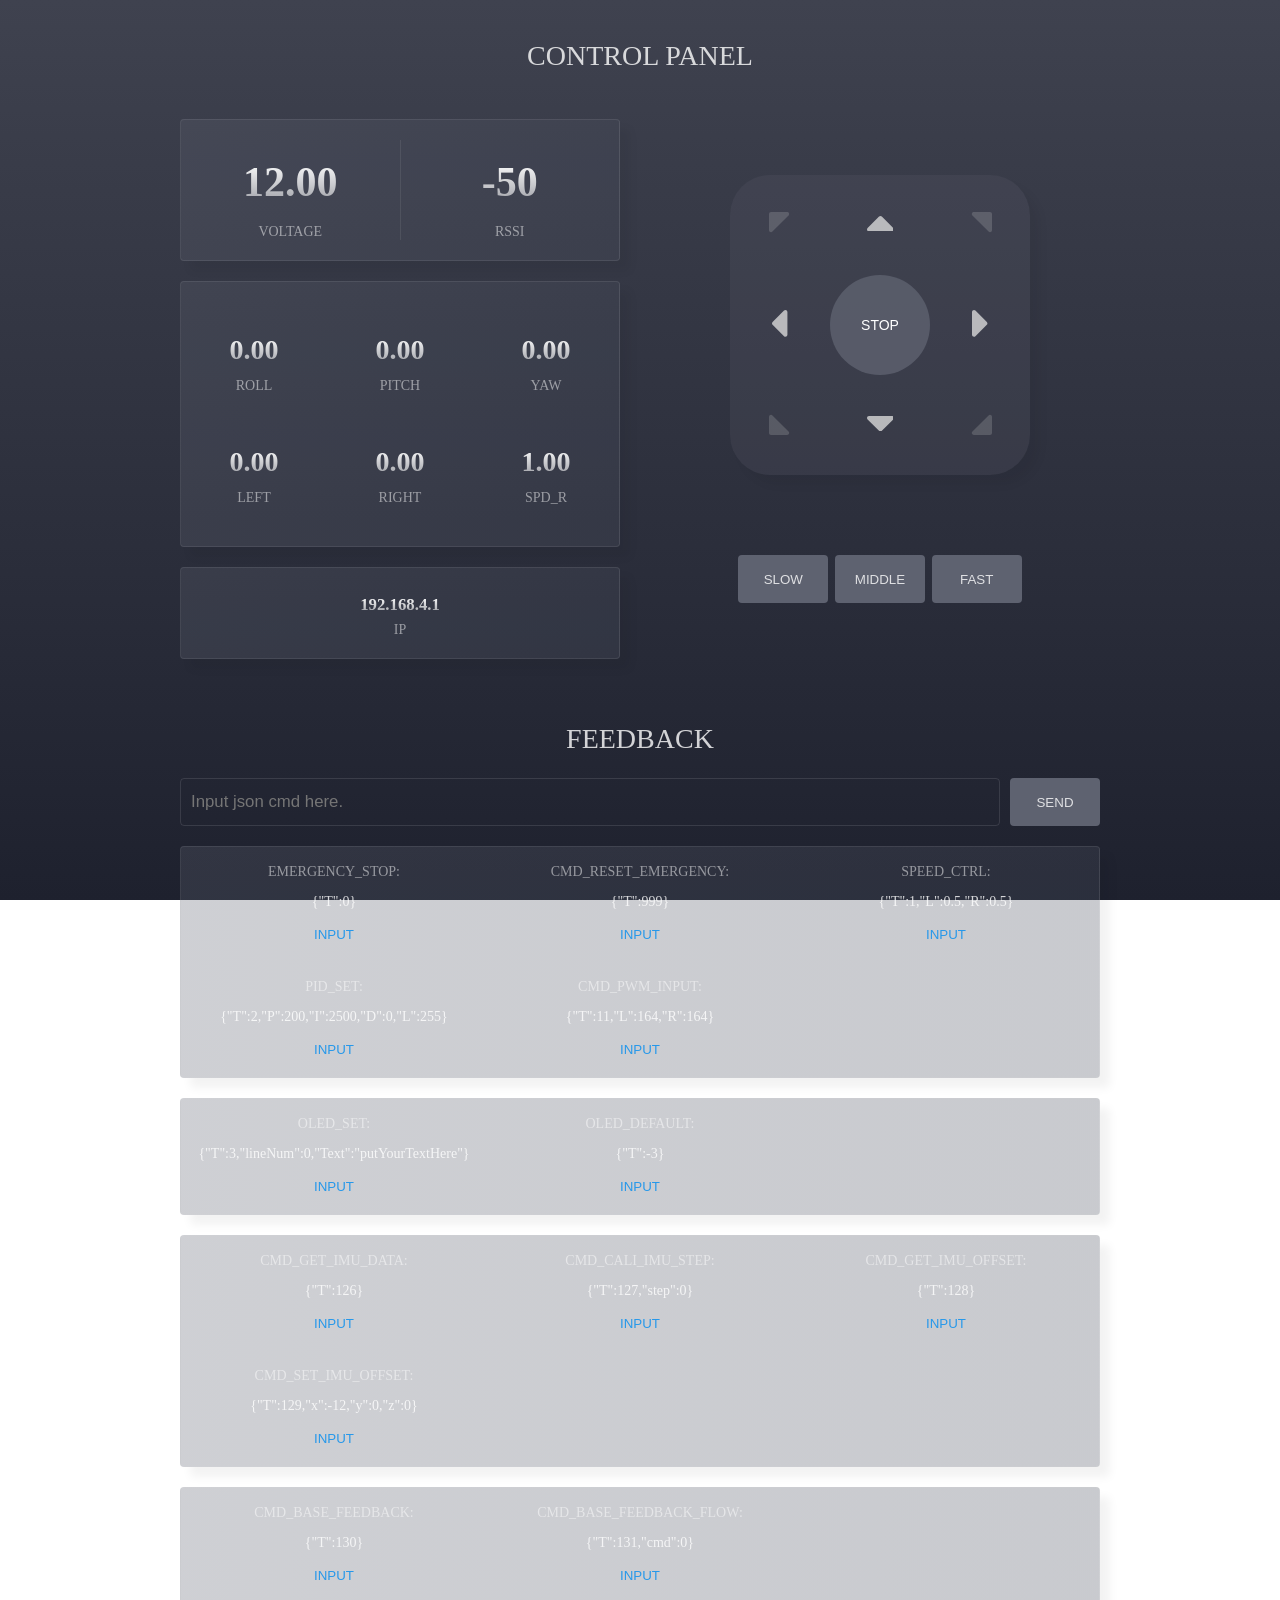
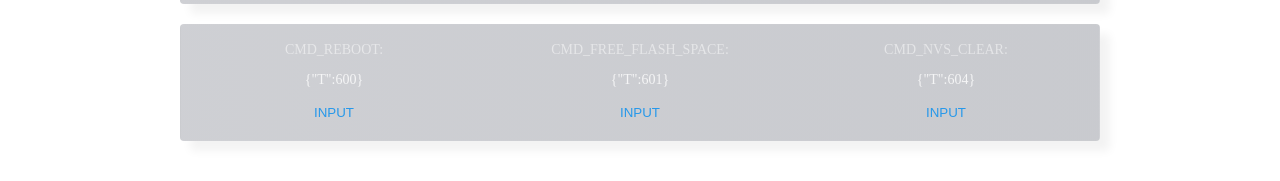
==== data/index.html @ 2ce99feb "moves HTML file to LittleFS" ====
<!DOCTYPE html>
<html>
<head>
    <title>Pathfinder</title>
    <meta name="viewport" content="width=device-width,initial-scale=1.0">
    <style type="text/css">
    html {
        display: inline-block;
        text-align: center;
        font-family: sans-serif;
    }

    body {
        background-image: -webkit-linear-gradient(#3F424F, #1E212E);
        font-family: "Helvetica Neue", "sans-serif";
        font-weight: lighter;
        background-position: center 0;
        background-attachment: fixed;
        color: #FED70F;
        font-size: 14px;
    }

    .cc-btn {
        border: 0;
        cursor: pointer;
        color: #fff;
        background: rgba(164,169,186,0);
        font-size: 1em;
        width: 100px;
        height: 100px;
         -webkit-touch-callout: none;
        -webkit-user-select: none;
        -khtml-user-select: none;
        -moz-user-select: none;
        -ms-user-select: none;
        user-select: none; 
    }

    .cc-middle{
        width: 100px;
        height: 100px;
        border-radius: 50%;
        background-color: rgba(94,98,112,0.8);
    }

    .cc-btn:hover svg, .cc-middle:hover {
        opacity: 0.5;
    }

    .cc-btn:active svg, .cc-middle:hover{
        opacity: 0.5;
    }

    .controlor-c > div{
        width: 300px;
        height: 300px; 
        background-color: rgba(94,98,112,0.2);
        border-radius: 40px;
        box-shadow: 10px 10px 10px rgba(0,0,0,0.05);
        margin: auto;
    }

    .controlor-c > div > div{
        display: flex;
    }

    main {
        width: 960px;
        margin: auto;
    }

    section{margin: 40px 0;}
    .for-move {
        display: flex;
        align-items: center;
    }

    .for-move-a, .for-move-b{
        flex: 1;
        margin: 0 20px;
    }

    .h2-tt {
        font-size: 2em;
        font-weight: normal;
        color: rgba(255, 255, 255, 0.8);
        text-transform: uppercase;
    }

    .info-device-box .info-box{display: flex;}
    .info-device-box .info-box{padding: 20px 0;}
    .num-box-big > div, .num-box-sma > div{flex: 1;}
    .num-box-big > div:first-child{border-right: 1px solid rgba(216,216,216,0.1);}
    .num-box-mid {
        flex-wrap: wrap;
        justify-content: space-between;
    }

    .num-box-mid div{
        width:33.3333%;
        margin: 20px 0;
    }

    .info-device-box .info-box > div > span {
        display: block;
    }

    .info-box {
        background-image: linear-gradient(to right, rgba(94, 98, 112, 0.3), rgba(75, 80, 95, 0.3)) ;
        margin: 20px auto;
        border: 1px solid rgba(216, 216, 216, 0.1);
        box-shadow: 10px 10px 10px rgba(0,0,0,0.05);
        border-radius: 4px;
        color: rgba(255,255,255,0.5);
    }

    .big-num{font-size: 3em;}
    .mid-num{font-size: 2em;}
    .sma-num{font-size: 1.2em;}
    .num-color{
        background-image: linear-gradient(rgba(255,255,255,1),rgba(255,255,255,0.5));
        background-clip: text;
        color:transparent;
        -webkit-background-clip: text;
        -moz-background-clip: text;
        -ms-background-clip: text;
        font-weight: 900;
        line-height: 1em;
        margin: 0.5em 0;
    }

    .num-color-red{
        background-image: linear-gradient(rgba(181,104,108,1),rgba(181,104,108,0.5));
        background-clip: text;
        color:transparent;
        -webkit-background-clip: text;
        -moz-background-clip: text;
        -ms-background-clip: text;
        font-weight: 900;
        line-height: 1em;
        margin: 0.5em 0;
    }

    .controlor > div {margin: 80px 0;}
    .json-cmd-info{
        display: flex;
        flex-wrap: wrap;
    }

    .json-cmd-info > div {
        width: 33.33333%;
        padding: 10px 0;
    }

    .json-cmd-info p{
        line-height: 30px;
        margin: 0;
    }

    .json-cmd-info p span {
        display: block;
        color: rgba(255,255,255,0.8);
    }

    .small-btn{
        color: rgba(255,255,255,0.8);
        background-color: #5E6270;
        border: none;
        height: 48px;
        border-radius: 4px;
    }

    .small-btn-active{
        background-color: rgba(38,152,234,0.1);
        color: #2698EA;
        border: 1px solid #2698EA;
        height: 48px;
        border-radius: 4px;
    }

    .feedb-p input{
        width: 100%;
        height: 46px;
        background-color: rgba(0,0,0,0);
        padding: 0 10px;
        border: 1px solid rgba(194,196,201,0.15);
        border-radius: 4px;
        color: rgba(255, 255, 255, 0.8);
        font-size: 1.2em;
        margin-right: 10px;
    }

    .control-speed > div {
        width: 290px;
        margin: auto;
    }

    .control-speed > div > div{display: flex;}
    .control-speed label {flex: 1;}
    .small-btn, .small-btn-active{
        width: 90px;
    }

    .feedb-p{ display: flex;}
    .fb-input-info{
        margin: 0 20px;
    }

    .fb-info {margin: 20px;}
    .fb-info > span{line-height: 2.4em;}
    .btn-send:hover, .small-btn:hover{background-color: #2698EA;}
    .btn-send:active, .small-btn:active{background-color: #1b87d4;}
    .w-btn{
        color: #2698EA;
        background: transparent;
        padding: 10px;
        border: none;
    }
        
    .w-btn:hover{color: #2698EA;}
    .w-btn:active{color: #1b87d4;}
    @media screen and (min-width: 768px) and (max-width: 1200px){
        body{font-size: 16px;}
        main {
            width: 100%;
        }
        .for-move {
            display: block;
        }
        /* .controlor-c > div{width: 600px;height: 600px;}
        .cc-btn{width: 200px;height: 200px;} */
        .json-cmd-info{display: block;}
        .json-cmd-info p span{display: inline;}
        .json-cmd-info > div{
            display: flex;
            width: auto;
            padding: 20px;
            flex-wrap: wrap;
            justify-content: space-between;
        }
        .control-speed > div{width: 600px;}
        section{margin: 20px 0;}
    }
    
    @media screen and (min-width: 360px) and (max-width: 767px){
        main {
            width: 100%;
        }
        .for-move {
            display: block;
        }
        .json-cmd-info{display: block;}
        .json-cmd-info p span{display: inline;}
        .json-cmd-info > div{
            display: flex;
            width: auto;
            padding: 20px;
            flex-wrap: wrap;
            justify-content: space-between;
        }
        section{margin: 10px 0;}
        .info-box{margin: 10px auto;}
        .info-device-box .info-box{padding: 10px;}
        .num-box-mid div{margin: 10px 0;}
        .controlor-c > div{
            width: 270px;
            height: 270px;
        }
        .cc-btn{
            width: 90px;
            height: 90px;;
        }
        .big-num{font-size: 2em;}
        .controlor > div{margin: 40px 0;}
    }
    </style>
</head>
<body>
    <main>
        <section>
            <div>
                <h2 class="h2-tt" id="deviceInfo">Control Panel</h2>
            </div>
            <div class="for-move">
                <div class="for-move-a">
                    <div class="info-device-box">
                        <div class="info-box num-box-big">
                            <div >
                                <span class="big-num num-color" id="V">12.00</span>
                                <span id="Vn">VOLTAGE</span>
                            </div>
                            <div>
                                <span class="big-num num-color" id="RSSI">-50</span>
                                <span id="RSSIn">RSSI</span>
                            </div>
                        </div>
                    </div>
                    <div class="info-device-box">
                        <div class="info-box num-box-mid">
                            <div>
                                <span class="num-color mid-num" id="r">0.00</span>
                                <span id="rn">ROLL</span>
                            </div>
                            <div>
                                <span class="num-color mid-num" id="p">0.00</span>
                                <span id="pn">PITCH</span>
                            </div>
                            <div>
                                <span class="num-color mid-num" id="y">0.00</span>
                                <span id="yn">YAW</span>
                            </div>
                            <div>
                                <span class="num-color mid-num" id="mX">0.00</span>
                                <span id="mXn">LEFT</span>
                            </div>
                            <div>
                                <span class="num-color mid-num" id="mY">0.00</span>
                                <span id="mYn">RIGHT</span>
                            </div>
                            <div>
                                <span class="num-color mid-num" id="mZ">1.00</span>
                                <span id="mZn">SPD_R</span>
                            </div>
                        </div>
                    </div>
                    <div class="info-device-box">
                        <div class="info-box num-box-sma">
                            <div>
                                <span class="num-color sma-num" id="IP">192.168.4.1</span>
                                <span id="IPn">IP</span>
                            </div>
                        </div>
                    </div>
                </div>
                <div class="for-move-b controlor">
                    <div class="controlor-c">
                        <div>
                            <div>
                                <label><button class="cc-btn" onmousedown="motionButton(0.3,0.5);" ontouchstart="motionButton(0.3,0.5);" onmouseup="motionButton(0,0);" ontouchend="motionButton(0,0);"><svg fill="none" version="1.1" width="23" height="23" viewBox="0 0 23 23"><g style="mix-blend-mode:passthrough"><path d="M0,2L0,18.1716C0,19.9534,2.15428,20.8457,3.41421,19.5858L19.5858,3.41421C20.8457,2.15428,19.9534,0,18.1716,0L2,0C0.895431,0,0,0.895431,0,2Z" fill="#D8D8D8" fill-opacity="0.20000000298023224"/></g></svg></button></label>
                                <label><button class="cc-btn" onmousedown="motionButton(0.5,0.5);" ontouchstart="motionButton(0.5,0.5);" onmouseup="motionButton(0,0);" ontouchend="motionButton(0,0);"><svg fill="none" version="1.1" width="26.87807685863504" height="15.435028109846826" viewBox="0 0 26.87807685863504 15.435028109846826"><g style="mix-blend-mode:passthrough" transform="matrix(0.9999999403953552,0,0,0.9999999403953552,0,0)"><path d="M12.0248,0.585787L0.589796,12.0208C-0.670133,13.2807,0.222199,15.435,2.00401,15.435L24.8741,15.435C26.6559,15.435,27.5482,13.2807,26.2883,12.0208L14.8533,0.585787C14.0722,-0.195262,12.8059,-0.195262,12.0248,0.585787Z" fill="#D8D8D8" fill-opacity="0.800000011920929"/></g></svg></button></label>
                                <label><button class="cc-btn" onmousedown="motionButton(0.5,0.3);" ontouchstart="motionButton(0.5,0.3);" onmouseup="motionButton(0,0);" ontouchend="motionButton(0,0);"><svg fill="none" version="1.1" width="23" height="23" viewBox="0 0 23 23"><g style="mix-blend-mode:passthrough" transform="matrix(0,1,-1,0,23,-23)"><path d="M23,2L23,18.1716C23,19.9534,25.15428,20.8457,26.41421,19.5858L42.5858,3.41421C43.8457,2.15428,42.9534,0,41.1716,0L25,0C23.895431,0,23,0.895431,23,2Z" fill="#D8D8D8" fill-opacity="0.20000000298023224"/></g></svg></button></label>
                            </div>
                            <div>
                                <label><button class="cc-btn" onmousedown="motionButton(-0.5,0.5);" ontouchstart="motionButton(-0.5,0.5);" onmouseup="motionButton(0,0);" ontouchend="motionButton(0,0);"><svg fill="none" version="1.1" width="15.435028109846769" height="26.87807685863504" viewBox="0 0 15.435028109846769 26.87807685863504"><g style="mix-blend-mode:passthrough" transform="matrix(0.9999999403953552,0,0,0.9999999403953552,0,0)"><path d="M0.585787,14.8533L12.0208,26.2883C13.2807,27.5482,15.435,26.6559,15.435,24.8741L15.435,2.00401C15.435,0.222199,13.2807,-0.670133,12.0208,0.589795L0.585787,12.0248C-0.195262,12.8059,-0.195262,14.0722,0.585787,14.8533Z" fill="#D8D8D8" fill-opacity="0.800000011920929"/></g></svg></button></label>
                                <label><button class="cc-btn cc-middle" onmousedown="motionButton(0,0);" ontouchstart="motionButton(0,0);" onmouseup="motionButton(0,0);" ontouchend="motionButton(0,0);">STOP</button></label>
                                <label><button class="cc-btn" onmousedown="motionButton(0.5,-0.5);" ontouchstart="motionButton(0.5,-0.5);" onmouseup="motionButton(0,0);" ontouchend="motionButton(0,0);"><svg fill="none" version="1.1" width="15.435030017195288" height="26.87807685863504" viewBox="0 0 15.435030017195288 26.87807685863504"><g style="mix-blend-mode:passthrough" transform="matrix(0.9999999403953552,0,0,0.9999999403953552,0,0)"><path d="M14.8492,12.0248L3.41422,0.589796C2.15429,-0.670133,-9.53674e-7,0.222199,9.53674e-7,2.00401L9.53674e-7,24.8741C-9.53674e-7,26.6559,2.15429,27.5482,3.41421,26.2883L14.8492,14.8533C15.6303,14.0722,15.6303,12.8059,14.8492,12.0248Z" fill="#D8D8D8" fill-opacity="0.800000011920929"/></g></svg></button></label>
                            </div>
                            <div>
                                <label><button class="cc-btn" onmousedown="motionButton(-0.3,-0.5);" ontouchstart="motionButton(-0.3,-0.5);" onmouseup="motionButton(0,0);" ontouchend="motionButton(0,0);"><svg fill="none" version="1.1" width="23" height="23" viewBox="0 0 23 23"><g style="mix-blend-mode:passthrough" transform="matrix(0,-1,1,0,-23,23)"><path d="M0,25L0,41.1716C0,42.9534,2.15428,43.8457,3.41421,42.5858L19.5858,26.41421C20.8457,25.15428,19.9534,23,18.1716,23L2,23C0.895431,23,0,23.895431,0,25Z" fill="#D8D8D8" fill-opacity="0.20000000298023224"/></g></svg></button></label>
                                <label><button class="cc-btn" onmousedown="motionButton(-0.5,-0.5);" ontouchstart="motionButton(-0.5,-0.5);" onmouseup="motionButton(0,0);" ontouchend="motionButton(0,0);"><svg fill="none" version="1.1" width="26.87807685863504" height="15.435030017195231" viewBox="0 0 26.87807685863504 15.435030017195231"><g style="mix-blend-mode:passthrough" transform="matrix(0.9999999403953552,0,0,0.9999999403953552,0,0)"><path d="M14.8533,14.8492L26.2883,3.41422C27.5482,2.15429,26.6559,-9.53674e-7,24.8741,9.53674e-7L2.00401,9.53674e-7C0.222199,-9.53674e-7,-0.670133,2.15429,0.589795,3.41421L12.0248,14.8492C12.8059,15.6303,14.0722,15.6303,14.8533,14.8492Z" fill="#D8D8D8" fill-opacity="0.800000011920929"/></g></svg></button></label>
                                <label><button class="cc-btn" onmousedown="motionButton(-0.5,-0.3);" ontouchstart="motionButton(-0.5,-0.3);" onmouseup="motionButton(0,0);" ontouchend="motionButton(0,0);"><svg fill="none" version="1.1" width="23" height="23" viewBox="0 0 23 23"><g style="mix-blend-mode:passthrough" transform="matrix(-1,0,0,-1,46,46)"><path d="M23,25L23,41.1716C23,42.9534,25.15428,43.8457,26.41421,42.5858L42.5858,26.41421C43.8457,25.15428,42.9534,23,41.1716,23L25,23C23.895431,23,23,23.895431,23,25Z" fill="#D8D8D8" fill-opacity="0.20000000298023224"/></g></svg></button></label>
                            </div>
                        </div>
                    </div>
                    <div class="control-speed">
                        <div>
                            <div id="device-speed-btn">
                                <label><button name="speedbtn" class="small-btn" onclick="changeSpeed(0.3);">SLOW</button></label>
                                <label><button name="speedbtn" class="small-btn" onclick="changeSpeed(0.6);">MIDDLE</button></label>
                                <label><button name="speedbtn" class="small-btn" onclick="changeSpeed(1.0);">FAST</button></label>
                            </div>
                        </div>
                    </div>
                </div>
            </div>
        </section>
        <section>
            <div class="fb-info">
                <h2 class="h2-tt" id="deviceInfo">Feedback</h2>
            </div>
            <div class="fb-input-info">
                <div class="feedb-p">
                    <input type="text" id="jsonData" placeholder="Input json cmd here.">
                    <label><button class="small-btn btn-send" onclick="jsonSend();">SEND</button></label>
                </div>
                <div class="info-box json-cmd-info">
                    <div>
                        <p>EMERGENCY_STOP: <span id="cmd0" class="cmd-value">{"T":0}</span> </p>
                        <button class="w-btn" onclick="cmdFill('jsonData', 'cmd0');">INPUT</button>
                    </div>
                    <div>
                        <p>CMD_RESET_EMERGENCY: <span id="cmd999" class="cmd-value">{"T":999}</span> </p>
                        <button class="w-btn" onclick="cmdFill('jsonData', 'cmd999');">INPUT</button>
                    </div>
                    <div>
                        <p>SPEED_CTRL: <span id="cmd1" class="cmd-value">{"T":1,"L":0.5,"R":0.5}</span></p>
                        <button class="w-btn" onclick="cmdFill('jsonData', 'cmd1');">INPUT</button>
                    </div>
                    <div>
                        <p>PID_SET: <span id="cmd2" class="cmd-value">{"T":2,"P":200,"I":2500,"D":0,"L":255}</span></p>
                        <button class="w-btn" onclick="cmdFill('jsonData', 'cmd2');">INPUT</button>
                    </div>
                    <div>
                        <p>CMD_PWM_INPUT: <span id="cmd11" class="cmd-value">{"T":11,"L":164,"R":164}</span></p>
                        <button class="w-btn" onclick="cmdFill('jsonData', 'cmd11');">INPUT</button>
                    </div>
                </div>

                <div class="info-box json-cmd-info">
                    <div>
                        <p>OLED_SET: <span id="cmd3" class="cmd-value">{"T":3,"lineNum":0,"Text":"putYourTextHere"}</span></p>
                        <button class="w-btn" onclick="cmdFill('jsonData', 'cmd3');">INPUT</button>
                    </div>
                    <div>
                        <p>OLED_DEFAULT: <span id="cmd-3" class="cmd-value">{"T":-3}</span></p>
                        <button class="w-btn" onclick="cmdFill('jsonData', 'cmd-3');">INPUT</button>
                    </div>
                </div>

                <div class="info-box json-cmd-info">
                    <div>
                        <p>CMD_GET_IMU_DATA: <span id="cmd126" class="cmd-value">{"T":126}</span></p>
                        <button class="w-btn" onclick="cmdFill('jsonData', 'cmd126');">INPUT</button>
                    </div>
                    <div>
                        <p>CMD_CALI_IMU_STEP: <span id="cmd127" class="cmd-value">{"T":127,"step":0}</span></p>
                        <button class="w-btn" onclick="cmdFill('jsonData', 'cmd127');">INPUT</button>
                    </div>
                    <div>
                        <p>CMD_GET_IMU_OFFSET: <span id="cmd128" class="cmd-value">{"T":128}</span></p>
                        <button class="w-btn" onclick="cmdFill('jsonData', 'cmd128');">INPUT</button>
                    </div>
                    <div>
                        <p>CMD_SET_IMU_OFFSET: <span id="cmd129" class="cmd-value">{"T":129,"x":-12,"y":0,"z":0}</span></p>
                        <button class="w-btn" onclick="cmdFill('jsonData', 'cmd129');">INPUT</button>
                    </div>
                </div>

                <div class="info-box json-cmd-info">
                    <div>
                        <p>CMD_BASE_FEEDBACK: <span id="cmd130" class="cmd-value">{"T":130}</span></p>
                        <button class="w-btn" onclick="cmdFill('jsonData', 'cmd130');">INPUT</button>
                    </div>
                    <div>
                        <p>CMD_BASE_FEEDBACK_FLOW: <span id="cmd131" class="cmd-value">{"T":131,"cmd":0}</span></p>
                        <button class="w-btn" onclick="cmdFill('jsonData', 'cmd131');">INPUT</button>
                    </div>
                </div>

                <div class="info-box json-cmd-info">
                    <div>
                        <p>CMD_REBOOT: <span id="cmd600" class="cmd-value">{"T":600}</span></p>
                        <button class="w-btn" onclick="cmdFill('jsonData', 'cmd600');">INPUT</button>
                    </div>
                    <div>
                        <p>CMD_FREE_FLASH_SPACE: <span id="cmd601" class="cmd-value">{"T":601}</span></p>
                        <button class="w-btn" onclick="cmdFill('jsonData', 'cmd601');">INPUT</button>
                    </div>
                    <div>
                        <p>CMD_NVS_CLEAR: <span id="cmd604" class="cmd-value">{"T":604}</span></p>
                        <button class="w-btn" onclick="cmdFill('jsonData', 'cmd604');">INPUT</button>
                    </div>
                </div>
            </div>
        </section>
    </main>
<script>
    var cmdA;
    var cmdB;
    var cmdC;

    var forwardButton;   // 1
    var backwardButton;  // 2
    var fbNewer;

    var leftButton;      // 1
    var rightButton;     // 2
    var lrNewer;

    var last_forwardButton;   // 1
    var last_backwardButton;  // 2
    var last_fbNewer;

    var last_leftButton;      // 1
    var last_rightButton;     // 2
    var last_lrNewer;

    var speed_rate  = 1; // 1:fast 0.6:middle 0.3:slow
    var left_speed  = 0;
    var right_speed = 0;
    var send_heartbeat = 0;

    var io4_status = 0;
    var io5_status = 0;

    var read_X = 0;
    var read_Y = 0;

    var steady_status = 0;
    var steady_bias   = 0;

    getDevInfo();
    ledCtrl(0);
    setInterval(function() {
        getDevInfo();
    }, 2510);

    setInterval(function() {
        heartBeat();
    }, 1500);

    setInterval(function() {
        infoUpdate();
    }, 1000);

    function cmdFill(rawInfo, fillInfo) {
        document.getElementById(rawInfo).value = document.getElementById(fillInfo).innerHTML;
    }

    function jsonSend() {
        send_heartbeat = 0;
        var xhttp = new XMLHttpRequest();
        xhttp.onreadystatechange = function() {
            if (this.readyState == 4 && this.status == 200) {
              document.getElementById("fbInfo").innerHTML =
              this.responseText;
            }
        };
        xhttp.open("GET", "js?json="+document.getElementById('jsonData').value, true);
        xhttp.send();
    }

    function infoUpdate() {
        var jsonCmd = {
            "T": 130
        }
        var jsonString = JSON.stringify(jsonCmd);
        var xhttp = new XMLHttpRequest();
        xhttp.onreadystatechange = function() {
            if (this.readyState == 4 && this.status == 200) {
                var jsonResponse = JSON.parse(this.responseText);
                document.getElementById("V").innerHTML = jsonResponse.v.toFixed(2)/100;
                if (jsonResponse.v<11.06) {
                    document.getElementById("V").classList.remove("num-color");
                    document.getElementById("V").classList.add("num-color-red");
                }else{
                    document.getElementById("V").classList.remove("num-color-red");
                    document.getElementById("V").classList.add("num-color");
                }

                // Display IMU orientation data
                document.getElementById("r").innerHTML = jsonResponse.r.toFixed(2);
                document.getElementById("p").innerHTML = jsonResponse.p.toFixed(2);
                document.getElementById("y").innerHTML = jsonResponse.y.toFixed(2);
                document.getElementById("mZ").innerHTML = speed_rate;

                // Display motor speeds
                document.getElementById("mX").innerHTML = jsonResponse.L.toFixed(2);
                document.getElementById("mY").innerHTML = jsonResponse.R.toFixed(2);
                document.getElementById("mXn").innerHTML = "LEFT";
                document.getElementById("mYn").innerHTML = "RIGHT";
            }
        };
        xhttp.open("GET", "js?json=" + jsonString, true);
        xhttp.send();
    }

    function getDevInfo() {
        var jsonCmd = {
            "T": 405
        }
        var jsonString = JSON.stringify(jsonCmd);
        var xhttp = new XMLHttpRequest();
        xhttp.onreadystatechange = function() {
            if (this.readyState == 4 && this.status == 200) {
                var jsonResponse = JSON.parse(this.responseText);

                document.getElementById("IP").innerHTML = jsonResponse.ip;
                document.getElementById("MAC").innerHTML = jsonResponse.mac;
                document.getElementById("RSSI").innerHTML = jsonResponse.rssi;
            }
        };
        xhttp.open("GET", "js?json=" + jsonString, true);
        xhttp.send();
    }

    function changeSpeed(inputSpd) {
        speed_rate = inputSpd;
    }

    function heartBeat() {
        if (send_heartbeat == 1) {
            var jsonCmd = {
                "T":1,
                "L":left_speed*speed_rate,
                "R":right_speed*speed_rate
            }
            var jsonString = JSON.stringify(jsonCmd);
            var xhr = new XMLHttpRequest();
            xhr.open("GET", "js?json=" + jsonString, true);
            xhr.send();
        }
    }

    function motionButton(spdL, spdR){
        left_speed  = spdL;
        right_speed = spdR;
        send_heartbeat = 1;
        var jsonCmd = {
            "T":1,
            "L":spdL*speed_rate,
            "R":spdR*speed_rate
        }
        var jsonString = JSON.stringify(jsonCmd);
        var xhr = new XMLHttpRequest();
        xhr.open("GET", "js?json=" + jsonString, true);
        xhr.send();
    }

    function ledCtrl(inputCmd){
        if (inputCmd == 0) {
            io4_status = 0;
            io5_status = 0;
        }
        else if (inputCmd == 1) {
            if (io4_status == 0) {
                io4_status = 255;
            }
            else {
                io4_status = 0;
            }
        }
        else if (inputCmd == 2) {
            if (io5_status == 0) {
                io5_status = 255;
            }
            else {
                io5_status = 0;
            }
        }
        var jsonCmd = {
            "T":132,
            "IO4":io4_status,
            "IO5":io5_status
        }
        var jsonString = JSON.stringify(jsonCmd);
        var xhr = new XMLHttpRequest();
        xhr.open("GET", "js?json=" + jsonString, true);
        xhr.send();
    }

    function cmdProcess(){
        if (forwardButton == 0 && backwardButton == 0 && leftButton == 0 && rightButton == 0) {
            motionButton(0, 0);
        }
        else if (forwardButton == 1 && backwardButton == 0 && leftButton == 0 && rightButton == 0){
            motionButton(0.5, 0.5);
        }else if (forwardButton == 1 && backwardButton == 1 && fbNewer == 1 && leftButton == 0 && rightButton == 0){
            motionButton(0.5, 0.5);
        }else if (forwardButton == 1 && backwardButton == 1 && fbNewer == 2 && leftButton == 0 && rightButton == 0){
            motionButton(-0.5, -0.5);
        }else if (forwardButton == 0 && backwardButton == 1 && leftButton == 0 && rightButton == 0){
            motionButton(-0.5, -0.5);
        }
        else if (forwardButton == 0 && backwardButton == 0 && leftButton == 1 && rightButton == 0){
            motionButton(-0.5, 0.5);
        }else if (forwardButton == 0 && backwardButton == 0 && leftButton == 1 && rightButton == 1 && lrNewer == 1){
            motionButton(-0.5, 0.5);
        }else if (forwardButton == 0 && backwardButton == 0 && leftButton == 0 && rightButton == 1){
            motionButton(0.5, -0.5);
        }else if (forwardButton == 0 && backwardButton == 0 && leftButton == 1 && rightButton == 1 && lrNewer == 2){
            motionButton(0.5, -0.5);
        }
        else if (forwardButton == 1 && backwardButton == 0 && leftButton == 1 && rightButton == 0){
            motionButton(0.3, 0.5);
        }else if (forwardButton == 1 && backwardButton == 1 && fbNewer == 1 && leftButton == 1 && rightButton == 0){
            motionButton(0.3, 0.5);
        }else if (forwardButton == 1 && backwardButton == 1 && fbNewer == 1 && leftButton == 1 && rightButton == 1 && lrNewer == 1){
            motionButton(0.3, 0.5);
        }else if (forwardButton == 1 && backwardButton == 0 && leftButton == 1 && rightButton == 1 && lrNewer == 1){
            motionButton(0.3, 0.5);
        }
        else if (forwardButton == 1 && backwardButton == 0 && leftButton == 0 && rightButton == 1){
            motionButton(0.5, 0.3);
        }else if (forwardButton == 1 && backwardButton == 1 && fbNewer == 1 && leftButton == 0 && rightButton == 1){
            motionButton(0.5, 0.3);
        }else if (forwardButton == 1 && backwardButton == 1 && fbNewer == 1 && leftButton == 1 && rightButton == 1 && lrNewer == 2){
            motionButton(0.5, 0.3);
        }else if (forwardButton == 1 && backwardButton == 0 && leftButton == 1 && rightButton == 1 && lrNewer == 2){
            motionButton(0.5, 0.3);
        }
        else if (forwardButton == 0 && backwardButton == 1 && leftButton == 1 && rightButton == 0){
            motionButton(-0.3, -0.5);
        }else if (forwardButton == 1 && backwardButton == 1 && fbNewer == 2 && leftButton == 1 && rightButton == 0){
            motionButton(-0.3, -0.5);
        }else if (forwardButton == 1 && backwardButton == 1 && fbNewer == 2 && leftButton == 1 && rightButton == 1 && lrNewer == 1){
            motionButton(-0.3, -0.5);
        }else if (forwardButton == 0 && backwardButton == 1 && leftButton == 1 && rightButton == 1 && lrNewer == 1){
            motionButton(-0.3, -0.5);
        }
        else if (forwardButton == 0 && backwardButton == 1 && leftButton == 0 && rightButton == 1){
            motionButton(-0.5, -0.3);
        }else if (forwardButton == 1 && backwardButton == 1 && fbNewer == 2 && leftButton == 0 && rightButton == 1){
            motionButton(-0.5, -0.3);
        }else if (forwardButton == 1 && backwardButton == 1 && fbNewer == 2 && leftButton == 1 && rightButton == 1 && lrNewer == 2){
            motionButton(-0.5, -0.3);
        }else if (forwardButton == 0 && backwardButton == 1 && leftButton == 1 && rightButton == 1 && lrNewer == 2){
            motionButton(-0.5, -0.3);
        }
    }

    document.onkeydown = function (event) {
        var e = event || window.event || arguments.callee.caller.arguments[0];
        if (e && e.keyCode == 65) {
            // alert ("A down");
            leftButton = 1;
            lrNewer = 1;
        }else if (e && e.keyCode == 87) {
            // alert ("W down");
            forwardButton = 1;
            fbNewer = 1;
        }else if (e && e.keyCode == 83) {
            // alert ("S down");
            backwardButton = 1;
            fbNewer = 2;
        }else if (e && e.keyCode == 68) {
            // alert ("D down");
            rightButton = 1;
            lrNewer = 2;
        }
        else if (e && e.keyCode == 13) {
            // alert ("Enter down");
            jsonSend();
        }
        else if (e && e.keyCode == 37) {
            // alert ("left down");
            leftButton = 1;
            lrNewer = 1;
        }else if (e && e.keyCode == 38) {
            // alert ("up down");
            forwardButton = 1;
            fbNewer = 1;
        }else if (e && e.keyCode == 40) {
            // alert ("down down");
            backwardButton = 1;
            fbNewer = 2;
        }else if (e && e.keyCode == 39) {
            // alert ("right down");
            rightButton = 1;
            lrNewer = 2;
        }

        if(forwardButton != last_forwardButton || backwardButton != last_backwardButton || fbNewer != last_fbNewer || leftButton != last_leftButton || last_rightButton != rightButton || lrNewer != last_fbNewer) {
            cmdProcess();
            last_forwardButton = forwardButton;
            last_backwardButton = backwardButton;
            last_fbNewer = fbNewer;

            last_leftButton = leftButton;
            last_rightButton = rightButton;
            last_lrNewer = lrNewer;
        }
    }

    document.onkeyup = function (event) {
        var e = event || window.event || arguments.callee.caller.arguments[0];
        if (e && e.keyCode == 65) {
            // alert ("A up");
            leftButton = 0;
        }else if (e && e.keyCode == 87) {
            // alert ("W up");
            forwardButton = 0;
        }else if (e && e.keyCode == 83) {
            // alert ("S up");
            backwardButton = 0;
        }else if (e && e.keyCode == 68) {
            // alert ("D up");
            rightButton = 0;
        }
        else if (e && e.keyCode == 37) {
            // alert ("left up");
            leftButton = 0;
        }else if (e && e.keyCode == 38) {
            // alert ("up up");
            forwardButton = 0;
        }else if (e && e.keyCode == 40) {
            // alert ("down up");
            backwardButton = 0;
        }else if (e && e.keyCode == 39) {
            // alert ("right up");
            rightButton = 0;
        }

        cmdProcess();

        last_forwardButton = forwardButton;
        last_backwardButton = backwardButton;
        last_fbNewer = fbNewer;

        last_leftButton = leftButton;
        last_rightButton = rightButton;
        last_lrNewer = lrNewer;
    }

    // prevent arrow keys from scrolling
    document.addEventListener("keydown", function (e) {
      if([37,38,39,40].indexOf(e.keyCode) > -1){
        e.preventDefault();
      }
    }, false);
</script>
</body>
</html>
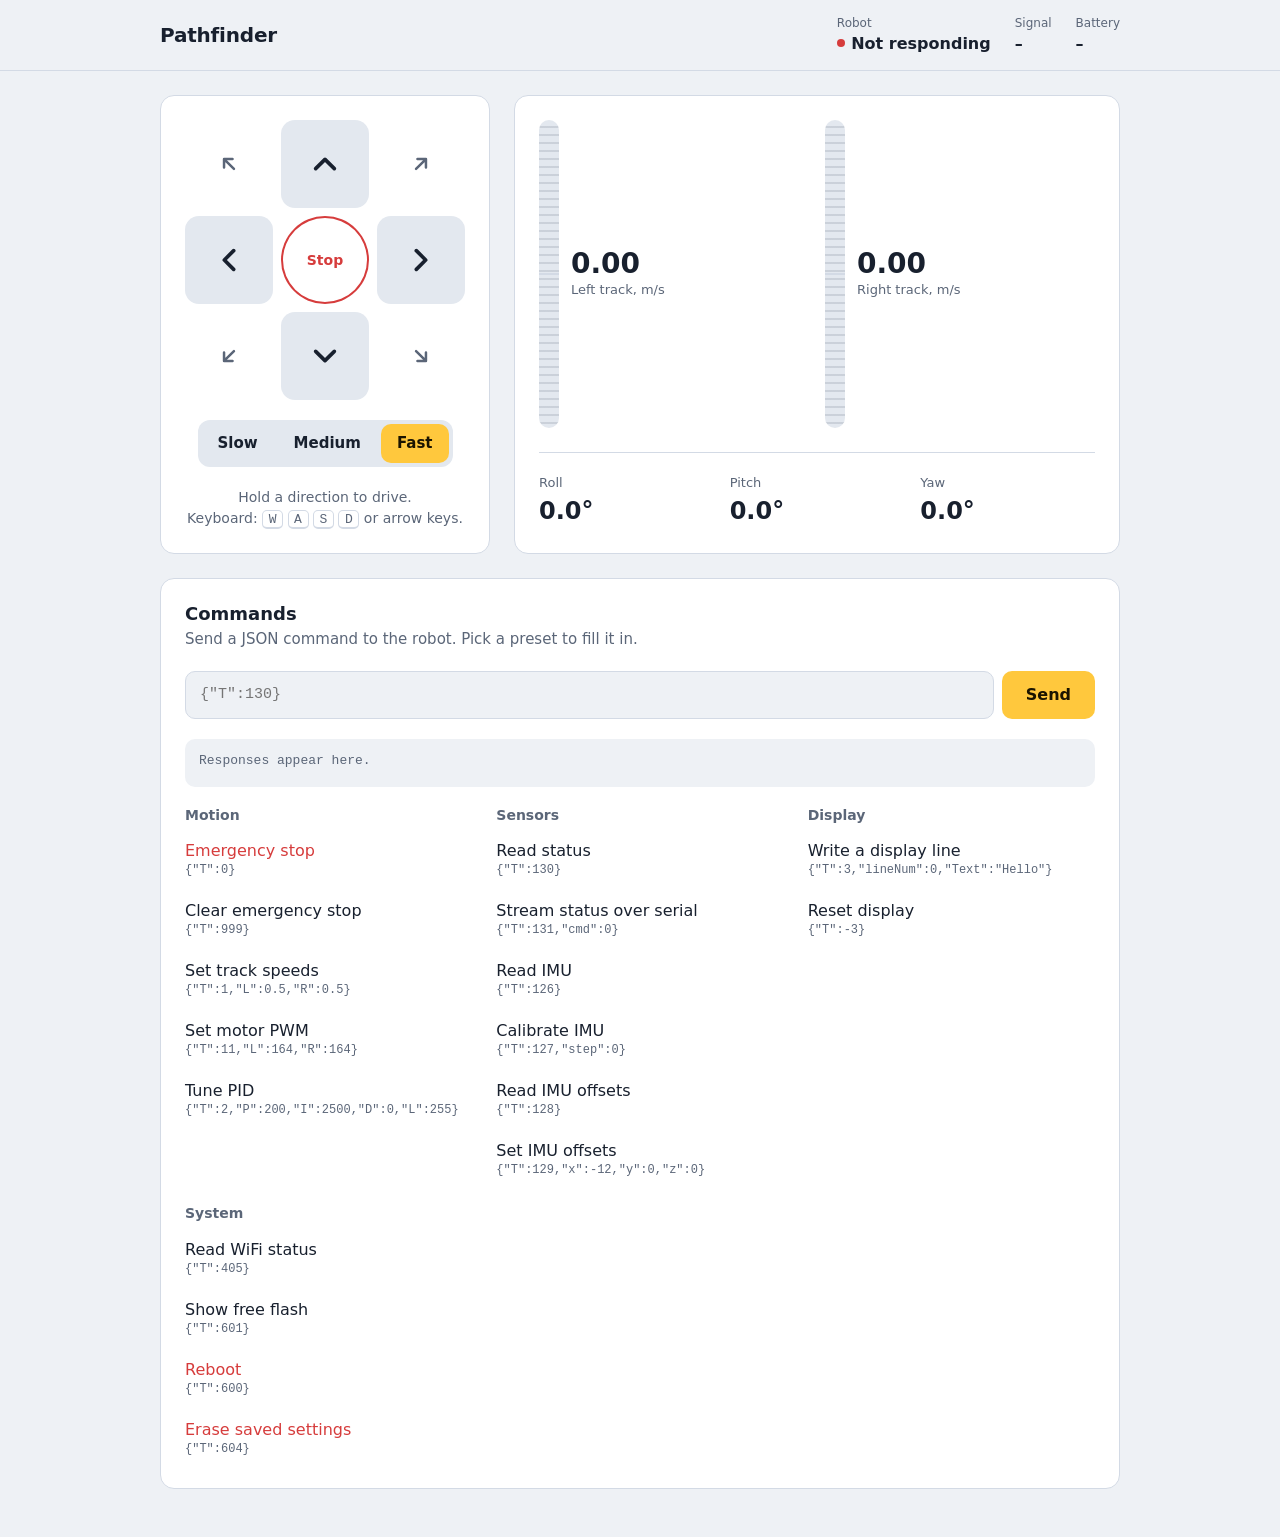
==== commit 56905cd9: "cleans up HTML page" ====
--- a/data/index.html
+++ b/data/index.html
@@ -1,803 +1,341 @@
 <!DOCTYPE html>
-<html>
+<html lang="en">
 <head>
-    <title>Pathfinder</title>
-    <meta name="viewport" content="width=device-width,initial-scale=1.0">
-    <style type="text/css">
-    html {
-        display: inline-block;
-        text-align: center;
-        font-family: sans-serif;
-    }
-
-    body {
-        background-image: -webkit-linear-gradient(#3F424F, #1E212E);
-        font-family: "Helvetica Neue", "sans-serif";
-        font-weight: lighter;
-        background-position: center 0;
-        background-attachment: fixed;
-        color: #FED70F;
-        font-size: 14px;
-    }
-
-    .cc-btn {
-        border: 0;
-        cursor: pointer;
-        color: #fff;
-        background: rgba(164,169,186,0);
-        font-size: 1em;
-        width: 100px;
-        height: 100px;
-         -webkit-touch-callout: none;
-        -webkit-user-select: none;
-        -khtml-user-select: none;
-        -moz-user-select: none;
-        -ms-user-select: none;
-        user-select: none; 
-    }
-
-    .cc-middle{
-        width: 100px;
-        height: 100px;
-        border-radius: 50%;
-        background-color: rgba(94,98,112,0.8);
-    }
-
-    .cc-btn:hover svg, .cc-middle:hover {
-        opacity: 0.5;
-    }
-
-    .cc-btn:active svg, .cc-middle:hover{
-        opacity: 0.5;
-    }
-
-    .controlor-c > div{
-        width: 300px;
-        height: 300px; 
-        background-color: rgba(94,98,112,0.2);
-        border-radius: 40px;
-        box-shadow: 10px 10px 10px rgba(0,0,0,0.05);
-        margin: auto;
-    }
-
-    .controlor-c > div > div{
-        display: flex;
-    }
-
-    main {
-        width: 960px;
-        margin: auto;
-    }
-
-    section{margin: 40px 0;}
-    .for-move {
-        display: flex;
-        align-items: center;
-    }
-
-    .for-move-a, .for-move-b{
-        flex: 1;
-        margin: 0 20px;
-    }
-
-    .h2-tt {
-        font-size: 2em;
-        font-weight: normal;
-        color: rgba(255, 255, 255, 0.8);
-        text-transform: uppercase;
-    }
-
-    .info-device-box .info-box{display: flex;}
-    .info-device-box .info-box{padding: 20px 0;}
-    .num-box-big > div, .num-box-sma > div{flex: 1;}
-    .num-box-big > div:first-child{border-right: 1px solid rgba(216,216,216,0.1);}
-    .num-box-mid {
-        flex-wrap: wrap;
-        justify-content: space-between;
-    }
-
-    .num-box-mid div{
-        width:33.3333%;
-        margin: 20px 0;
-    }
-
-    .info-device-box .info-box > div > span {
-        display: block;
-    }
-
-    .info-box {
-        background-image: linear-gradient(to right, rgba(94, 98, 112, 0.3), rgba(75, 80, 95, 0.3)) ;
-        margin: 20px auto;
-        border: 1px solid rgba(216, 216, 216, 0.1);
-        box-shadow: 10px 10px 10px rgba(0,0,0,0.05);
-        border-radius: 4px;
-        color: rgba(255,255,255,0.5);
-    }
-
-    .big-num{font-size: 3em;}
-    .mid-num{font-size: 2em;}
-    .sma-num{font-size: 1.2em;}
-    .num-color{
-        background-image: linear-gradient(rgba(255,255,255,1),rgba(255,255,255,0.5));
-        background-clip: text;
-        color:transparent;
-        -webkit-background-clip: text;
-        -moz-background-clip: text;
-        -ms-background-clip: text;
-        font-weight: 900;
-        line-height: 1em;
-        margin: 0.5em 0;
-    }
-
-    .num-color-red{
-        background-image: linear-gradient(rgba(181,104,108,1),rgba(181,104,108,0.5));
-        background-clip: text;
-        color:transparent;
-        -webkit-background-clip: text;
-        -moz-background-clip: text;
-        -ms-background-clip: text;
-        font-weight: 900;
-        line-height: 1em;
-        margin: 0.5em 0;
-    }
-
-    .controlor > div {margin: 80px 0;}
-    .json-cmd-info{
-        display: flex;
-        flex-wrap: wrap;
-    }
-
-    .json-cmd-info > div {
-        width: 33.33333%;
-        padding: 10px 0;
-    }
-
-    .json-cmd-info p{
-        line-height: 30px;
-        margin: 0;
-    }
-
-    .json-cmd-info p span {
-        display: block;
-        color: rgba(255,255,255,0.8);
-    }
-
-    .small-btn{
-        color: rgba(255,255,255,0.8);
-        background-color: #5E6270;
-        border: none;
-        height: 48px;
-        border-radius: 4px;
-    }
-
-    .small-btn-active{
-        background-color: rgba(38,152,234,0.1);
-        color: #2698EA;
-        border: 1px solid #2698EA;
-        height: 48px;
-        border-radius: 4px;
-    }
-
-    .feedb-p input{
-        width: 100%;
-        height: 46px;
-        background-color: rgba(0,0,0,0);
-        padding: 0 10px;
-        border: 1px solid rgba(194,196,201,0.15);
-        border-radius: 4px;
-        color: rgba(255, 255, 255, 0.8);
-        font-size: 1.2em;
-        margin-right: 10px;
-    }
-
-    .control-speed > div {
-        width: 290px;
-        margin: auto;
-    }
-
-    .control-speed > div > div{display: flex;}
-    .control-speed label {flex: 1;}
-    .small-btn, .small-btn-active{
-        width: 90px;
-    }
-
-    .feedb-p{ display: flex;}
-    .fb-input-info{
-        margin: 0 20px;
-    }
-
-    .fb-info {margin: 20px;}
-    .fb-info > span{line-height: 2.4em;}
-    .btn-send:hover, .small-btn:hover{background-color: #2698EA;}
-    .btn-send:active, .small-btn:active{background-color: #1b87d4;}
-    .w-btn{
-        color: #2698EA;
-        background: transparent;
-        padding: 10px;
-        border: none;
-    }
-        
-    .w-btn:hover{color: #2698EA;}
-    .w-btn:active{color: #1b87d4;}
-    @media screen and (min-width: 768px) and (max-width: 1200px){
-        body{font-size: 16px;}
-        main {
-            width: 100%;
-        }
-        .for-move {
-            display: block;
-        }
-        /* .controlor-c > div{width: 600px;height: 600px;}
-        .cc-btn{width: 200px;height: 200px;} */
-        .json-cmd-info{display: block;}
-        .json-cmd-info p span{display: inline;}
-        .json-cmd-info > div{
-            display: flex;
-            width: auto;
-            padding: 20px;
-            flex-wrap: wrap;
-            justify-content: space-between;
-        }
-        .control-speed > div{width: 600px;}
-        section{margin: 20px 0;}
-    }
-    
-    @media screen and (min-width: 360px) and (max-width: 767px){
-        main {
-            width: 100%;
-        }
-        .for-move {
-            display: block;
-        }
-        .json-cmd-info{display: block;}
-        .json-cmd-info p span{display: inline;}
-        .json-cmd-info > div{
-            display: flex;
-            width: auto;
-            padding: 20px;
-            flex-wrap: wrap;
-            justify-content: space-between;
-        }
-        section{margin: 10px 0;}
-        .info-box{margin: 10px auto;}
-        .info-device-box .info-box{padding: 10px;}
-        .num-box-mid div{margin: 10px 0;}
-        .controlor-c > div{
-            width: 270px;
-            height: 270px;
-        }
-        .cc-btn{
-            width: 90px;
-            height: 90px;;
-        }
-        .big-num{font-size: 2em;}
-        .controlor > div{margin: 40px 0;}
-    }
-    </style>
+  <meta charset="utf-8">
+  <meta name="viewport" content="width=device-width, initial-scale=1">
+  <meta name="color-scheme" content="dark light">
+  <title>Pathfinder</title>
+  <link rel="stylesheet" href="style.css">
 </head>
 <body>
-    <main>
+  <svg width="0" height="0" style="position:absolute" aria-hidden="true">
+    <symbol id="chevron" viewBox="0 0 24 24">
+      <path d="M5 15.5l7-7 7 7" fill="none" stroke="currentColor" stroke-width="2.75" stroke-linecap="round" stroke-linejoin="round"/>
+    </symbol>
+    <symbol id="arrow" viewBox="0 0 24 24">
+      <path d="M12 19V5M6 11l6-6 6 6" fill="none" stroke="currentColor" stroke-width="2.5" stroke-linecap="round" stroke-linejoin="round"/>
+    </symbol>
+  </svg>
+
+  <header class="bar">
+    <h1>Pathfinder</h1>
+    <dl class="stats">
+      <div>
+        <dt>Robot</dt>
+        <dd class="link" id="link">Connecting</dd>
+      </div>
+      <div>
+        <dt>Signal</dt>
+        <dd id="rssi">–</dd>
+      </div>
+      <div>
+        <dt>Battery</dt>
+        <dd id="voltage">–</dd>
+      </div>
+    </dl>
+  </header>
+
+  <main>
+    <div class="drive-area">
+      <section class="panel drive" aria-label="Drive">
+        <div class="pad" id="pad">
+          <button type="button" class="is-diagonal" data-dir="fl" aria-label="Forward left"><svg style="--a:-45deg"><use href="#arrow"/></svg></button>
+          <button type="button" data-dir="f" aria-label="Forward"><svg><use href="#chevron"/></svg></button>
+          <button type="button" class="is-diagonal" data-dir="fr" aria-label="Forward right"><svg style="--a:45deg"><use href="#arrow"/></svg></button>
+          <button type="button" data-dir="l" aria-label="Turn left"><svg style="--a:-90deg"><use href="#chevron"/></svg></button>
+          <button type="button" class="stop" data-dir="stop">Stop</button>
+          <button type="button" data-dir="r" aria-label="Turn right"><svg style="--a:90deg"><use href="#chevron"/></svg></button>
+          <button type="button" class="is-diagonal" data-dir="bl" aria-label="Back left"><svg style="--a:-135deg"><use href="#arrow"/></svg></button>
+          <button type="button" data-dir="b" aria-label="Back"><svg style="--a:180deg"><use href="#chevron"/></svg></button>
+          <button type="button" class="is-diagonal" data-dir="br" aria-label="Back right"><svg style="--a:135deg"><use href="#arrow"/></svg></button>
+        </div>
+
+        <div class="segmented" role="group" aria-label="Speed" id="rate">
+          <button type="button" data-rate="0.3" aria-pressed="false">Slow</button>
+          <button type="button" data-rate="0.6" aria-pressed="false">Medium</button>
+          <button type="button" data-rate="1" aria-pressed="true">Fast</button>
+        </div>
+
+        <p class="hint">Hold a direction to drive.<br>Keyboard: <kbd>W</kbd> <kbd>A</kbd> <kbd>S</kbd> <kbd>D</kbd> or arrow keys.</p>
+      </section>
+
+      <section class="panel telemetry" aria-label="Telemetry">
+        <div class="tracks">
+          <div class="track">
+            <div class="gauge" id="gauge-l"><span></span></div>
+            <div class="readout"><strong id="speed-l">0.00</strong><small>Left track, m/s</small></div>
+          </div>
+          <div class="track">
+            <div class="gauge" id="gauge-r"><span></span></div>
+            <div class="readout"><strong id="speed-r">0.00</strong><small>Right track, m/s</small></div>
+          </div>
+        </div>
+
+        <dl class="attitude">
+          <div><dt>Roll</dt><dd id="roll">0.0°</dd></div>
+          <div><dt>Pitch</dt><dd id="pitch">0.0°</dd></div>
+          <div><dt>Yaw</dt><dd id="yaw">0.0°</dd></div>
+        </dl>
+      </section>
+    </div>
+
+    <section class="panel console" aria-labelledby="console-title">
+      <header>
+        <h2 id="console-title">Commands</h2>
+        <p>Send a JSON command to the robot. Pick a preset to fill it in.</p>
+      </header>
+
+      <form class="send" id="send">
+        <input id="cmd" name="cmd" autocomplete="off" spellcheck="false" placeholder='{"T":130}' aria-label="JSON command">
+        <button type="submit">Send</button>
+      </form>
+
+      <output id="response" for="cmd">Responses appear here.</output>
+
+      <div class="presets" id="presets">
         <section>
-            <div>
-                <h2 class="h2-tt" id="deviceInfo">Control Panel</h2>
-            </div>
-            <div class="for-move">
-                <div class="for-move-a">
-                    <div class="info-device-box">
-                        <div class="info-box num-box-big">
-                            <div >
-                                <span class="big-num num-color" id="V">12.00</span>
-                                <span id="Vn">VOLTAGE</span>
-                            </div>
-                            <div>
-                                <span class="big-num num-color" id="RSSI">-50</span>
-                                <span id="RSSIn">RSSI</span>
-                            </div>
-                        </div>
-                    </div>
-                    <div class="info-device-box">
-                        <div class="info-box num-box-mid">
-                            <div>
-                                <span class="num-color mid-num" id="r">0.00</span>
-                                <span id="rn">ROLL</span>
-                            </div>
-                            <div>
-                                <span class="num-color mid-num" id="p">0.00</span>
-                                <span id="pn">PITCH</span>
-                            </div>
-                            <div>
-                                <span class="num-color mid-num" id="y">0.00</span>
-                                <span id="yn">YAW</span>
-                            </div>
-                            <div>
-                                <span class="num-color mid-num" id="mX">0.00</span>
-                                <span id="mXn">LEFT</span>
-                            </div>
-                            <div>
-                                <span class="num-color mid-num" id="mY">0.00</span>
-                                <span id="mYn">RIGHT</span>
-                            </div>
-                            <div>
-                                <span class="num-color mid-num" id="mZ">1.00</span>
-                                <span id="mZn">SPD_R</span>
-                            </div>
-                        </div>
-                    </div>
-                    <div class="info-device-box">
-                        <div class="info-box num-box-sma">
-                            <div>
-                                <span class="num-color sma-num" id="IP">192.168.4.1</span>
-                                <span id="IPn">IP</span>
-                            </div>
-                        </div>
-                    </div>
-                </div>
-                <div class="for-move-b controlor">
-                    <div class="controlor-c">
-                        <div>
-                            <div>
-                                <label><button class="cc-btn" onmousedown="motionButton(0.3,0.5);" ontouchstart="motionButton(0.3,0.5);" onmouseup="motionButton(0,0);" ontouchend="motionButton(0,0);"><svg fill="none" version="1.1" width="23" height="23" viewBox="0 0 23 23"><g style="mix-blend-mode:passthrough"><path d="M0,2L0,18.1716C0,19.9534,2.15428,20.8457,3.41421,19.5858L19.5858,3.41421C20.8457,2.15428,19.9534,0,18.1716,0L2,0C0.895431,0,0,0.895431,0,2Z" fill="#D8D8D8" fill-opacity="0.20000000298023224"/></g></svg></button></label>
-                                <label><button class="cc-btn" onmousedown="motionButton(0.5,0.5);" ontouchstart="motionButton(0.5,0.5);" onmouseup="motionButton(0,0);" ontouchend="motionButton(0,0);"><svg fill="none" version="1.1" width="26.87807685863504" height="15.435028109846826" viewBox="0 0 26.87807685863504 15.435028109846826"><g style="mix-blend-mode:passthrough" transform="matrix(0.9999999403953552,0,0,0.9999999403953552,0,0)"><path d="M12.0248,0.585787L0.589796,12.0208C-0.670133,13.2807,0.222199,15.435,2.00401,15.435L24.8741,15.435C26.6559,15.435,27.5482,13.2807,26.2883,12.0208L14.8533,0.585787C14.0722,-0.195262,12.8059,-0.195262,12.0248,0.585787Z" fill="#D8D8D8" fill-opacity="0.800000011920929"/></g></svg></button></label>
-                                <label><button class="cc-btn" onmousedown="motionButton(0.5,0.3);" ontouchstart="motionButton(0.5,0.3);" onmouseup="motionButton(0,0);" ontouchend="motionButton(0,0);"><svg fill="none" version="1.1" width="23" height="23" viewBox="0 0 23 23"><g style="mix-blend-mode:passthrough" transform="matrix(0,1,-1,0,23,-23)"><path d="M23,2L23,18.1716C23,19.9534,25.15428,20.8457,26.41421,19.5858L42.5858,3.41421C43.8457,2.15428,42.9534,0,41.1716,0L25,0C23.895431,0,23,0.895431,23,2Z" fill="#D8D8D8" fill-opacity="0.20000000298023224"/></g></svg></button></label>
-                            </div>
-                            <div>
-                                <label><button class="cc-btn" onmousedown="motionButton(-0.5,0.5);" ontouchstart="motionButton(-0.5,0.5);" onmouseup="motionButton(0,0);" ontouchend="motionButton(0,0);"><svg fill="none" version="1.1" width="15.435028109846769" height="26.87807685863504" viewBox="0 0 15.435028109846769 26.87807685863504"><g style="mix-blend-mode:passthrough" transform="matrix(0.9999999403953552,0,0,0.9999999403953552,0,0)"><path d="M0.585787,14.8533L12.0208,26.2883C13.2807,27.5482,15.435,26.6559,15.435,24.8741L15.435,2.00401C15.435,0.222199,13.2807,-0.670133,12.0208,0.589795L0.585787,12.0248C-0.195262,12.8059,-0.195262,14.0722,0.585787,14.8533Z" fill="#D8D8D8" fill-opacity="0.800000011920929"/></g></svg></button></label>
-                                <label><button class="cc-btn cc-middle" onmousedown="motionButton(0,0);" ontouchstart="motionButton(0,0);" onmouseup="motionButton(0,0);" ontouchend="motionButton(0,0);">STOP</button></label>
-                                <label><button class="cc-btn" onmousedown="motionButton(0.5,-0.5);" ontouchstart="motionButton(0.5,-0.5);" onmouseup="motionButton(0,0);" ontouchend="motionButton(0,0);"><svg fill="none" version="1.1" width="15.435030017195288" height="26.87807685863504" viewBox="0 0 15.435030017195288 26.87807685863504"><g style="mix-blend-mode:passthrough" transform="matrix(0.9999999403953552,0,0,0.9999999403953552,0,0)"><path d="M14.8492,12.0248L3.41422,0.589796C2.15429,-0.670133,-9.53674e-7,0.222199,9.53674e-7,2.00401L9.53674e-7,24.8741C-9.53674e-7,26.6559,2.15429,27.5482,3.41421,26.2883L14.8492,14.8533C15.6303,14.0722,15.6303,12.8059,14.8492,12.0248Z" fill="#D8D8D8" fill-opacity="0.800000011920929"/></g></svg></button></label>
-                            </div>
-                            <div>
-                                <label><button class="cc-btn" onmousedown="motionButton(-0.3,-0.5);" ontouchstart="motionButton(-0.3,-0.5);" onmouseup="motionButton(0,0);" ontouchend="motionButton(0,0);"><svg fill="none" version="1.1" width="23" height="23" viewBox="0 0 23 23"><g style="mix-blend-mode:passthrough" transform="matrix(0,-1,1,0,-23,23)"><path d="M0,25L0,41.1716C0,42.9534,2.15428,43.8457,3.41421,42.5858L19.5858,26.41421C20.8457,25.15428,19.9534,23,18.1716,23L2,23C0.895431,23,0,23.895431,0,25Z" fill="#D8D8D8" fill-opacity="0.20000000298023224"/></g></svg></button></label>
-                                <label><button class="cc-btn" onmousedown="motionButton(-0.5,-0.5);" ontouchstart="motionButton(-0.5,-0.5);" onmouseup="motionButton(0,0);" ontouchend="motionButton(0,0);"><svg fill="none" version="1.1" width="26.87807685863504" height="15.435030017195231" viewBox="0 0 26.87807685863504 15.435030017195231"><g style="mix-blend-mode:passthrough" transform="matrix(0.9999999403953552,0,0,0.9999999403953552,0,0)"><path d="M14.8533,14.8492L26.2883,3.41422C27.5482,2.15429,26.6559,-9.53674e-7,24.8741,9.53674e-7L2.00401,9.53674e-7C0.222199,-9.53674e-7,-0.670133,2.15429,0.589795,3.41421L12.0248,14.8492C12.8059,15.6303,14.0722,15.6303,14.8533,14.8492Z" fill="#D8D8D8" fill-opacity="0.800000011920929"/></g></svg></button></label>
-                                <label><button class="cc-btn" onmousedown="motionButton(-0.5,-0.3);" ontouchstart="motionButton(-0.5,-0.3);" onmouseup="motionButton(0,0);" ontouchend="motionButton(0,0);"><svg fill="none" version="1.1" width="23" height="23" viewBox="0 0 23 23"><g style="mix-blend-mode:passthrough" transform="matrix(-1,0,0,-1,46,46)"><path d="M23,25L23,41.1716C23,42.9534,25.15428,43.8457,26.41421,42.5858L42.5858,26.41421C43.8457,25.15428,42.9534,23,41.1716,23L25,23C23.895431,23,23,23.895431,23,25Z" fill="#D8D8D8" fill-opacity="0.20000000298023224"/></g></svg></button></label>
-                            </div>
-                        </div>
-                    </div>
-                    <div class="control-speed">
-                        <div>
-                            <div id="device-speed-btn">
-                                <label><button name="speedbtn" class="small-btn" onclick="changeSpeed(0.3);">SLOW</button></label>
-                                <label><button name="speedbtn" class="small-btn" onclick="changeSpeed(0.6);">MIDDLE</button></label>
-                                <label><button name="speedbtn" class="small-btn" onclick="changeSpeed(1.0);">FAST</button></label>
-                            </div>
-                        </div>
-                    </div>
-                </div>
-            </div>
+          <h3>Motion</h3>
+          <button type="button" class="is-danger" data-cmd='{"T":0}'><span>Emergency stop</span><code>{"T":0}</code></button>
+          <button type="button" data-cmd='{"T":999}'><span>Clear emergency stop</span><code>{"T":999}</code></button>
+          <button type="button" data-cmd='{"T":1,"L":0.5,"R":0.5}'><span>Set track speeds</span><code>{"T":1,"L":0.5,"R":0.5}</code></button>
+          <button type="button" data-cmd='{"T":11,"L":164,"R":164}'><span>Set motor PWM</span><code>{"T":11,"L":164,"R":164}</code></button>
+          <button type="button" data-cmd='{"T":2,"P":200,"I":2500,"D":0,"L":255}'><span>Tune PID</span><code>{"T":2,"P":200,"I":2500,"D":0,"L":255}</code></button>
         </section>
+
         <section>
-            <div class="fb-info">
-                <h2 class="h2-tt" id="deviceInfo">Feedback</h2>
-            </div>
-            <div class="fb-input-info">
-                <div class="feedb-p">
-                    <input type="text" id="jsonData" placeholder="Input json cmd here.">
-                    <label><button class="small-btn btn-send" onclick="jsonSend();">SEND</button></label>
-                </div>
-                <div class="info-box json-cmd-info">
-                    <div>
-                        <p>EMERGENCY_STOP: <span id="cmd0" class="cmd-value">{"T":0}</span> </p>
-                        <button class="w-btn" onclick="cmdFill('jsonData', 'cmd0');">INPUT</button>
-                    </div>
-                    <div>
-                        <p>CMD_RESET_EMERGENCY: <span id="cmd999" class="cmd-value">{"T":999}</span> </p>
-                        <button class="w-btn" onclick="cmdFill('jsonData', 'cmd999');">INPUT</button>
-                    </div>
-                    <div>
-                        <p>SPEED_CTRL: <span id="cmd1" class="cmd-value">{"T":1,"L":0.5,"R":0.5}</span></p>
-                        <button class="w-btn" onclick="cmdFill('jsonData', 'cmd1');">INPUT</button>
-                    </div>
-                    <div>
-                        <p>PID_SET: <span id="cmd2" class="cmd-value">{"T":2,"P":200,"I":2500,"D":0,"L":255}</span></p>
-                        <button class="w-btn" onclick="cmdFill('jsonData', 'cmd2');">INPUT</button>
-                    </div>
-                    <div>
-                        <p>CMD_PWM_INPUT: <span id="cmd11" class="cmd-value">{"T":11,"L":164,"R":164}</span></p>
-                        <button class="w-btn" onclick="cmdFill('jsonData', 'cmd11');">INPUT</button>
-                    </div>
-                </div>
-
-                <div class="info-box json-cmd-info">
-                    <div>
-                        <p>OLED_SET: <span id="cmd3" class="cmd-value">{"T":3,"lineNum":0,"Text":"putYourTextHere"}</span></p>
-                        <button class="w-btn" onclick="cmdFill('jsonData', 'cmd3');">INPUT</button>
-                    </div>
-                    <div>
-                        <p>OLED_DEFAULT: <span id="cmd-3" class="cmd-value">{"T":-3}</span></p>
-                        <button class="w-btn" onclick="cmdFill('jsonData', 'cmd-3');">INPUT</button>
-                    </div>
-                </div>
-
-                <div class="info-box json-cmd-info">
-                    <div>
-                        <p>CMD_GET_IMU_DATA: <span id="cmd126" class="cmd-value">{"T":126}</span></p>
-                        <button class="w-btn" onclick="cmdFill('jsonData', 'cmd126');">INPUT</button>
-                    </div>
-                    <div>
-                        <p>CMD_CALI_IMU_STEP: <span id="cmd127" class="cmd-value">{"T":127,"step":0}</span></p>
-                        <button class="w-btn" onclick="cmdFill('jsonData', 'cmd127');">INPUT</button>
-                    </div>
-                    <div>
-                        <p>CMD_GET_IMU_OFFSET: <span id="cmd128" class="cmd-value">{"T":128}</span></p>
-                        <button class="w-btn" onclick="cmdFill('jsonData', 'cmd128');">INPUT</button>
-                    </div>
-                    <div>
-                        <p>CMD_SET_IMU_OFFSET: <span id="cmd129" class="cmd-value">{"T":129,"x":-12,"y":0,"z":0}</span></p>
-                        <button class="w-btn" onclick="cmdFill('jsonData', 'cmd129');">INPUT</button>
-                    </div>
-                </div>
-
-                <div class="info-box json-cmd-info">
-                    <div>
-                        <p>CMD_BASE_FEEDBACK: <span id="cmd130" class="cmd-value">{"T":130}</span></p>
-                        <button class="w-btn" onclick="cmdFill('jsonData', 'cmd130');">INPUT</button>
-                    </div>
-                    <div>
-                        <p>CMD_BASE_FEEDBACK_FLOW: <span id="cmd131" class="cmd-value">{"T":131,"cmd":0}</span></p>
-                        <button class="w-btn" onclick="cmdFill('jsonData', 'cmd131');">INPUT</button>
-                    </div>
-                </div>
-
-                <div class="info-box json-cmd-info">
-                    <div>
-                        <p>CMD_REBOOT: <span id="cmd600" class="cmd-value">{"T":600}</span></p>
-                        <button class="w-btn" onclick="cmdFill('jsonData', 'cmd600');">INPUT</button>
-                    </div>
-                    <div>
-                        <p>CMD_FREE_FLASH_SPACE: <span id="cmd601" class="cmd-value">{"T":601}</span></p>
-                        <button class="w-btn" onclick="cmdFill('jsonData', 'cmd601');">INPUT</button>
-                    </div>
-                    <div>
-                        <p>CMD_NVS_CLEAR: <span id="cmd604" class="cmd-value">{"T":604}</span></p>
-                        <button class="w-btn" onclick="cmdFill('jsonData', 'cmd604');">INPUT</button>
-                    </div>
-                </div>
-            </div>
+          <h3>Sensors</h3>
+          <button type="button" data-cmd='{"T":130}'><span>Read status</span><code>{"T":130}</code></button>
+          <button type="button" data-cmd='{"T":131,"cmd":0}'><span>Stream status over serial</span><code>{"T":131,"cmd":0}</code></button>
+          <button type="button" data-cmd='{"T":126}'><span>Read IMU</span><code>{"T":126}</code></button>
+          <button type="button" data-cmd='{"T":127,"step":0}'><span>Calibrate IMU</span><code>{"T":127,"step":0}</code></button>
+          <button type="button" data-cmd='{"T":128}'><span>Read IMU offsets</span><code>{"T":128}</code></button>
+          <button type="button" data-cmd='{"T":129,"x":-12,"y":0,"z":0}'><span>Set IMU offsets</span><code>{"T":129,"x":-12,"y":0,"z":0}</code></button>
         </section>
-    </main>
-<script>
-    var cmdA;
-    var cmdB;
-    var cmdC;
-
-    var forwardButton;   // 1
-    var backwardButton;  // 2
-    var fbNewer;
-
-    var leftButton;      // 1
-    var rightButton;     // 2
-    var lrNewer;
-
-    var last_forwardButton;   // 1
-    var last_backwardButton;  // 2
-    var last_fbNewer;
-
-    var last_leftButton;      // 1
-    var last_rightButton;     // 2
-    var last_lrNewer;
-
-    var speed_rate  = 1; // 1:fast 0.6:middle 0.3:slow
-    var left_speed  = 0;
-    var right_speed = 0;
-    var send_heartbeat = 0;
-
-    var io4_status = 0;
-    var io5_status = 0;
-
-    var read_X = 0;
-    var read_Y = 0;
-
-    var steady_status = 0;
-    var steady_bias   = 0;
-
-    getDevInfo();
-    ledCtrl(0);
-    setInterval(function() {
-        getDevInfo();
-    }, 2510);
-
-    setInterval(function() {
-        heartBeat();
-    }, 1500);
-
-    setInterval(function() {
-        infoUpdate();
-    }, 1000);
-
-    function cmdFill(rawInfo, fillInfo) {
-        document.getElementById(rawInfo).value = document.getElementById(fillInfo).innerHTML;
-    }
-
-    function jsonSend() {
-        send_heartbeat = 0;
-        var xhttp = new XMLHttpRequest();
-        xhttp.onreadystatechange = function() {
-            if (this.readyState == 4 && this.status == 200) {
-              document.getElementById("fbInfo").innerHTML =
-              this.responseText;
-            }
-        };
-        xhttp.open("GET", "js?json="+document.getElementById('jsonData').value, true);
-        xhttp.send();
-    }
-
-    function infoUpdate() {
-        var jsonCmd = {
-            "T": 130
+
+        <section>
+          <h3>Display</h3>
+          <button type="button" data-cmd='{"T":3,"lineNum":0,"Text":"Hello"}'><span>Write a display line</span><code>{"T":3,"lineNum":0,"Text":"Hello"}</code></button>
+          <button type="button" data-cmd='{"T":-3}'><span>Reset display</span><code>{"T":-3}</code></button>
+        </section>
+
+        <section>
+          <h3>System</h3>
+          <button type="button" data-cmd='{"T":405}'><span>Read WiFi status</span><code>{"T":405}</code></button>
+          <button type="button" data-cmd='{"T":601}'><span>Show free flash</span><code>{"T":601}</code></button>
+          <button type="button" class="is-danger" data-cmd='{"T":600}'><span>Reboot</span><code>{"T":600}</code></button>
+          <button type="button" class="is-danger" data-cmd='{"T":604}'><span>Erase saved settings</span><code>{"T":604}</code></button>
+        </section>
+      </div>
+    </section>
+  </main>
+
+  <script>
+    const $ = (id) => document.getElementById(id);
+
+    // track speeds [left, right] per direction, scaled by the selected rate
+    const DRIVE = {
+      stop: [0, 0],
+      f: [0.5, 0.5],
+      b: [-0.5, -0.5],
+      l: [-0.5, 0.5],
+      r: [0.5, -0.5],
+      fl: [0.3, 0.5],
+      fr: [0.5, 0.3],
+      bl: [-0.3, -0.5],
+      br: [-0.5, -0.3],
+    };
+
+    // the firmware stops the motors when no command arrives for 3 s
+    const HEARTBEAT_MS = 1500;
+    const LOW_VOLTAGE = 11.06;
+    const GAUGE_MAX = 1; // m/s at a full gauge
+
+    let rate = 1;
+    let direction = "stop";
+
+    // the robot's web server handles one connection at a time, and waits up to 5 s on a
+    // connection that hasn't sent its request yet, so requests go out one at a time
+    let queue = Promise.resolve();
+    let pending = 0;
+
+    async function request(cmd, timeout) {
+      const url = "js?json=" + encodeURIComponent(JSON.stringify(cmd));
+      const res = await fetch(url, { cache: "no-store", signal: AbortSignal.timeout(timeout) });
+      if (!res.ok) throw new Error(`HTTP ${res.status}`);
+      return res.text();
+    }
+
+    function send(cmd, timeout = 2000) {
+      pending++;
+      const result = queue.then(() => request(cmd, timeout));
+      queue = result.catch(() => {}).finally(() => pending--);
+      return result;
+    }
+
+    // driving
+
+    function sendDrive() {
+      const [l, r] = DRIVE[direction];
+      const round = (n) => Math.round(n * rate * 100) / 100;
+      send({ T: 1, L: round(l), R: round(r) }).catch(() => {});
+    }
+
+    function drive(dir) {
+      if (dir === direction && dir === "stop") return;
+      direction = dir;
+      for (const b of $("pad").querySelectorAll("[data-dir]")) {
+        b.classList.toggle("is-active", b.dataset.dir === dir && dir !== "stop");
+      }
+      sendDrive();
+    }
+
+    setInterval(() => { if (direction !== "stop") sendDrive(); }, HEARTBEAT_MS);
+
+    const pad = $("pad");
+    pad.addEventListener("pointerdown", (e) => {
+      const b = e.target.closest("[data-dir]");
+      if (!b) return;
+      e.preventDefault();
+      b.setPointerCapture(e.pointerId);
+      drive(b.dataset.dir);
+    });
+    for (const type of ["pointerup", "pointercancel"]) {
+      pad.addEventListener(type, () => drive("stop"));
+    }
+    pad.addEventListener("contextmenu", (e) => e.preventDefault());
+
+    $("rate").addEventListener("click", (e) => {
+      const b = e.target.closest("[data-rate]");
+      if (!b) return;
+      rate = Number(b.dataset.rate);
+      for (const other of $("rate").children) other.setAttribute("aria-pressed", other === b);
+      if (direction !== "stop") sendDrive();
+    });
+
+    // keyboard: the most recent of opposing keys wins, so W then S drives backwards
+    const KEYS = {
+      KeyW: "f", ArrowUp: "f",
+      KeyS: "b", ArrowDown: "b",
+      KeyA: "l", ArrowLeft: "l",
+      KeyD: "r", ArrowRight: "r",
+    };
+    let held = [];
+
+    function keyDrive() {
+      const latest = (a, b) => held.filter((k) => k === a || k === b).pop() || "";
+      drive(latest("f", "b") + latest("l", "r") || "stop");
+    }
+
+    document.addEventListener("keydown", (e) => {
+      const key = KEYS[e.code];
+      if (!key || e.target.closest("input")) return;
+      e.preventDefault();
+      if (e.repeat) return;
+      held = held.filter((k) => k !== key).concat(key);
+      keyDrive();
+    });
+
+    document.addEventListener("keyup", (e) => {
+      const key = KEYS[e.code];
+      if (!key) return;
+      held = held.filter((k) => k !== key);
+      keyDrive();
+    });
+
+    // stop when the page loses focus, so a missed key-up can't leave the robot driving
+    function halt() { held = []; drive("stop"); }
+    window.addEventListener("blur", halt);
+    document.addEventListener("visibilitychange", () => { if (document.hidden) halt(); });
+
+    // telemetry
+
+    const deg = (rad) => (rad * 180 / Math.PI).toFixed(1) + "°";
+
+    function setLink(online, text) {
+      const link = $("link");
+      link.classList.toggle("is-online", online);
+      link.classList.toggle("is-offline", !online);
+      link.textContent = text;
+    }
+
+    function setGauge(id, speed) {
+      const gauge = $(id);
+      gauge.classList.toggle("is-reverse", speed < 0);
+      gauge.style.setProperty("--v", Math.min(Math.abs(speed) / GAUGE_MAX, 1));
+    }
+
+    // polls skip a beat while other requests are queued, so commands go out first
+    function poll(cmd, interval, render, fail = () => {}) {
+      const tick = async () => {
+        if (pending) return;
+        try {
+          render(JSON.parse(await send(cmd)));
+        } catch {
+          fail();
         }
-        var jsonString = JSON.stringify(jsonCmd);
-        var xhttp = new XMLHttpRequest();
-        xhttp.onreadystatechange = function() {
-            if (this.readyState == 4 && this.status == 200) {
-                var jsonResponse = JSON.parse(this.responseText);
-                document.getElementById("V").innerHTML = jsonResponse.v.toFixed(2)/100;
-                if (jsonResponse.v<11.06) {
-                    document.getElementById("V").classList.remove("num-color");
-                    document.getElementById("V").classList.add("num-color-red");
-                }else{
-                    document.getElementById("V").classList.remove("num-color-red");
-                    document.getElementById("V").classList.add("num-color");
-                }
-
-                // Display IMU orientation data
-                document.getElementById("r").innerHTML = jsonResponse.r.toFixed(2);
-                document.getElementById("p").innerHTML = jsonResponse.p.toFixed(2);
-                document.getElementById("y").innerHTML = jsonResponse.y.toFixed(2);
-                document.getElementById("mZ").innerHTML = speed_rate;
-
-                // Display motor speeds
-                document.getElementById("mX").innerHTML = jsonResponse.L.toFixed(2);
-                document.getElementById("mY").innerHTML = jsonResponse.R.toFixed(2);
-                document.getElementById("mXn").innerHTML = "LEFT";
-                document.getElementById("mYn").innerHTML = "RIGHT";
-            }
-        };
-        xhttp.open("GET", "js?json=" + jsonString, true);
-        xhttp.send();
-    }
-
-    function getDevInfo() {
-        var jsonCmd = {
-            "T": 405
+      };
+      tick();
+      setInterval(tick, interval);
+    }
+
+    let address = location.hostname;
+
+    poll({ T: 130 }, 1000, (s) => {
+      setLink(true, address);
+      const volts = s.v / 100;
+      $("voltage").textContent = volts.toFixed(2) + " V";
+      $("voltage").classList.toggle("is-low", volts < LOW_VOLTAGE);
+      $("speed-l").textContent = s.L.toFixed(2);
+      $("speed-r").textContent = s.R.toFixed(2);
+      setGauge("gauge-l", s.L);
+      setGauge("gauge-r", s.R);
+      $("roll").textContent = deg(s.r);
+      $("pitch").textContent = deg(s.p);
+      $("yaw").textContent = deg(s.y);
+    }, () => setLink(false, "Not responding"));
+
+    poll({ T: 405 }, 2500, (w) => {
+      if (w.ip) address = w.ip;
+      $("rssi").textContent = w.rssi + " dBm";
+    });
+
+    // switch both LED outputs off on load
+    send({ T: 132, IO4: 0, IO5: 0 }).catch(() => {});
+
+    // commands
+
+    $("presets").addEventListener("click", (e) => {
+      const b = e.target.closest("[data-cmd]");
+      if (!b) return;
+      $("cmd").value = b.dataset.cmd;
+      $("cmd").focus();
+    });
+
+    $("send").addEventListener("submit", async (e) => {
+      e.preventDefault();
+      const out = $("response");
+      let cmd;
+      try {
+        cmd = JSON.parse($("cmd").value);
+      } catch (err) {
+        out.className = "is-error";
+        out.textContent = "That isn't valid JSON: " + err.message;
+        return;
+      }
+      out.className = "";
+      out.textContent = "Sending…";
+      try {
+        const text = await send(cmd, 5000);
+        try {
+          out.textContent = JSON.stringify(JSON.parse(text), null, 2);
+        } catch {
+          out.textContent = text || "Sent. The robot returned no data.";
         }
-        var jsonString = JSON.stringify(jsonCmd);
-        var xhttp = new XMLHttpRequest();
-        xhttp.onreadystatechange = function() {
-            if (this.readyState == 4 && this.status == 200) {
-                var jsonResponse = JSON.parse(this.responseText);
-
-                document.getElementById("IP").innerHTML = jsonResponse.ip;
-                document.getElementById("MAC").innerHTML = jsonResponse.mac;
-                document.getElementById("RSSI").innerHTML = jsonResponse.rssi;
-            }
-        };
-        xhttp.open("GET", "js?json=" + jsonString, true);
-        xhttp.send();
-    }
-
-    function changeSpeed(inputSpd) {
-        speed_rate = inputSpd;
-    }
-
-    function heartBeat() {
-        if (send_heartbeat == 1) {
-            var jsonCmd = {
-                "T":1,
-                "L":left_speed*speed_rate,
-                "R":right_speed*speed_rate
-            }
-            var jsonString = JSON.stringify(jsonCmd);
-            var xhr = new XMLHttpRequest();
-            xhr.open("GET", "js?json=" + jsonString, true);
-            xhr.send();
-        }
-    }
-
-    function motionButton(spdL, spdR){
-        left_speed  = spdL;
-        right_speed = spdR;
-        send_heartbeat = 1;
-        var jsonCmd = {
-            "T":1,
-            "L":spdL*speed_rate,
-            "R":spdR*speed_rate
-        }
-        var jsonString = JSON.stringify(jsonCmd);
-        var xhr = new XMLHttpRequest();
-        xhr.open("GET", "js?json=" + jsonString, true);
-        xhr.send();
-    }
-
-    function ledCtrl(inputCmd){
-        if (inputCmd == 0) {
-            io4_status = 0;
-            io5_status = 0;
-        }
-        else if (inputCmd == 1) {
-            if (io4_status == 0) {
-                io4_status = 255;
-            }
-            else {
-                io4_status = 0;
-            }
-        }
-        else if (inputCmd == 2) {
-            if (io5_status == 0) {
-                io5_status = 255;
-            }
-            else {
-                io5_status = 0;
-            }
-        }
-        var jsonCmd = {
-            "T":132,
-            "IO4":io4_status,
-            "IO5":io5_status
-        }
-        var jsonString = JSON.stringify(jsonCmd);
-        var xhr = new XMLHttpRequest();
-        xhr.open("GET", "js?json=" + jsonString, true);
-        xhr.send();
-    }
-
-    function cmdProcess(){
-        if (forwardButton == 0 && backwardButton == 0 && leftButton == 0 && rightButton == 0) {
-            motionButton(0, 0);
-        }
-        else if (forwardButton == 1 && backwardButton == 0 && leftButton == 0 && rightButton == 0){
-            motionButton(0.5, 0.5);
-        }else if (forwardButton == 1 && backwardButton == 1 && fbNewer == 1 && leftButton == 0 && rightButton == 0){
-            motionButton(0.5, 0.5);
-        }else if (forwardButton == 1 && backwardButton == 1 && fbNewer == 2 && leftButton == 0 && rightButton == 0){
-            motionButton(-0.5, -0.5);
-        }else if (forwardButton == 0 && backwardButton == 1 && leftButton == 0 && rightButton == 0){
-            motionButton(-0.5, -0.5);
-        }
-        else if (forwardButton == 0 && backwardButton == 0 && leftButton == 1 && rightButton == 0){
-            motionButton(-0.5, 0.5);
-        }else if (forwardButton == 0 && backwardButton == 0 && leftButton == 1 && rightButton == 1 && lrNewer == 1){
-            motionButton(-0.5, 0.5);
-        }else if (forwardButton == 0 && backwardButton == 0 && leftButton == 0 && rightButton == 1){
-            motionButton(0.5, -0.5);
-        }else if (forwardButton == 0 && backwardButton == 0 && leftButton == 1 && rightButton == 1 && lrNewer == 2){
-            motionButton(0.5, -0.5);
-        }
-        else if (forwardButton == 1 && backwardButton == 0 && leftButton == 1 && rightButton == 0){
-            motionButton(0.3, 0.5);
-        }else if (forwardButton == 1 && backwardButton == 1 && fbNewer == 1 && leftButton == 1 && rightButton == 0){
-            motionButton(0.3, 0.5);
-        }else if (forwardButton == 1 && backwardButton == 1 && fbNewer == 1 && leftButton == 1 && rightButton == 1 && lrNewer == 1){
-            motionButton(0.3, 0.5);
-        }else if (forwardButton == 1 && backwardButton == 0 && leftButton == 1 && rightButton == 1 && lrNewer == 1){
-            motionButton(0.3, 0.5);
-        }
-        else if (forwardButton == 1 && backwardButton == 0 && leftButton == 0 && rightButton == 1){
-            motionButton(0.5, 0.3);
-        }else if (forwardButton == 1 && backwardButton == 1 && fbNewer == 1 && leftButton == 0 && rightButton == 1){
-            motionButton(0.5, 0.3);
-        }else if (forwardButton == 1 && backwardButton == 1 && fbNewer == 1 && leftButton == 1 && rightButton == 1 && lrNewer == 2){
-            motionButton(0.5, 0.3);
-        }else if (forwardButton == 1 && backwardButton == 0 && leftButton == 1 && rightButton == 1 && lrNewer == 2){
-            motionButton(0.5, 0.3);
-        }
-        else if (forwardButton == 0 && backwardButton == 1 && leftButton == 1 && rightButton == 0){
-            motionButton(-0.3, -0.5);
-        }else if (forwardButton == 1 && backwardButton == 1 && fbNewer == 2 && leftButton == 1 && rightButton == 0){
-            motionButton(-0.3, -0.5);
-        }else if (forwardButton == 1 && backwardButton == 1 && fbNewer == 2 && leftButton == 1 && rightButton == 1 && lrNewer == 1){
-            motionButton(-0.3, -0.5);
-        }else if (forwardButton == 0 && backwardButton == 1 && leftButton == 1 && rightButton == 1 && lrNewer == 1){
-            motionButton(-0.3, -0.5);
-        }
-        else if (forwardButton == 0 && backwardButton == 1 && leftButton == 0 && rightButton == 1){
-            motionButton(-0.5, -0.3);
-        }else if (forwardButton == 1 && backwardButton == 1 && fbNewer == 2 && leftButton == 0 && rightButton == 1){
-            motionButton(-0.5, -0.3);
-        }else if (forwardButton == 1 && backwardButton == 1 && fbNewer == 2 && leftButton == 1 && rightButton == 1 && lrNewer == 2){
-            motionButton(-0.5, -0.3);
-        }else if (forwardButton == 0 && backwardButton == 1 && leftButton == 1 && rightButton == 1 && lrNewer == 2){
-            motionButton(-0.5, -0.3);
-        }
-    }
-
-    document.onkeydown = function (event) {
-        var e = event || window.event || arguments.callee.caller.arguments[0];
-        if (e && e.keyCode == 65) {
-            // alert ("A down");
-            leftButton = 1;
-            lrNewer = 1;
-        }else if (e && e.keyCode == 87) {
-            // alert ("W down");
-            forwardButton = 1;
-            fbNewer = 1;
-        }else if (e && e.keyCode == 83) {
-            // alert ("S down");
-            backwardButton = 1;
-            fbNewer = 2;
-        }else if (e && e.keyCode == 68) {
-            // alert ("D down");
-            rightButton = 1;
-            lrNewer = 2;
-        }
-        else if (e && e.keyCode == 13) {
-            // alert ("Enter down");
-            jsonSend();
-        }
-        else if (e && e.keyCode == 37) {
-            // alert ("left down");
-            leftButton = 1;
-            lrNewer = 1;
-        }else if (e && e.keyCode == 38) {
-            // alert ("up down");
-            forwardButton = 1;
-            fbNewer = 1;
-        }else if (e && e.keyCode == 40) {
-            // alert ("down down");
-            backwardButton = 1;
-            fbNewer = 2;
-        }else if (e && e.keyCode == 39) {
-            // alert ("right down");
-            rightButton = 1;
-            lrNewer = 2;
-        }
-
-        if(forwardButton != last_forwardButton || backwardButton != last_backwardButton || fbNewer != last_fbNewer || leftButton != last_leftButton || last_rightButton != rightButton || lrNewer != last_fbNewer) {
-            cmdProcess();
-            last_forwardButton = forwardButton;
-            last_backwardButton = backwardButton;
-            last_fbNewer = fbNewer;
-
-            last_leftButton = leftButton;
-            last_rightButton = rightButton;
-            last_lrNewer = lrNewer;
-        }
-    }
-
-    document.onkeyup = function (event) {
-        var e = event || window.event || arguments.callee.caller.arguments[0];
-        if (e && e.keyCode == 65) {
-            // alert ("A up");
-            leftButton = 0;
-        }else if (e && e.keyCode == 87) {
-            // alert ("W up");
-            forwardButton = 0;
-        }else if (e && e.keyCode == 83) {
-            // alert ("S up");
-            backwardButton = 0;
-        }else if (e && e.keyCode == 68) {
-            // alert ("D up");
-            rightButton = 0;
-        }
-        else if (e && e.keyCode == 37) {
-            // alert ("left up");
-            leftButton = 0;
-        }else if (e && e.keyCode == 38) {
-            // alert ("up up");
-            forwardButton = 0;
-        }else if (e && e.keyCode == 40) {
-            // alert ("down up");
-            backwardButton = 0;
-        }else if (e && e.keyCode == 39) {
-            // alert ("right up");
-            rightButton = 0;
-        }
-
-        cmdProcess();
-
-        last_forwardButton = forwardButton;
-        last_backwardButton = backwardButton;
-        last_fbNewer = fbNewer;
-
-        last_leftButton = leftButton;
-        last_rightButton = rightButton;
-        last_lrNewer = lrNewer;
-    }
-
-    // prevent arrow keys from scrolling
-    document.addEventListener("keydown", function (e) {
-      if([37,38,39,40].indexOf(e.keyCode) > -1){
-        e.preventDefault();
+      } catch (err) {
+        out.className = "is-error";
+        out.textContent = "The robot didn't respond (" + err.message + "). Check that this device is on the robot's network.";
       }
-    }, false);
-</script>
+    });
+  </script>
 </body>
 </html>
--- a/data/style.css
+++ b/data/style.css
@@ -0,0 +1,308 @@
+:root {
+  --bg: #161d2b;
+  --panel: #1f2839;
+  --key: #2a3549;
+  --key-hover: #34415a;
+  --line: #33405a;
+  --text: #e8ecf3;
+  --muted: #93a0b8;
+  --signal: #ffc83d;
+  --on-signal: #1a1400;
+  --alert: #ff6b6b;
+  --ok: #4cd39a;
+  --radius: 14px;
+  --mono: ui-monospace, "SF Mono", Menlo, Consolas, monospace;
+}
+
+@media (prefers-color-scheme: light) {
+  :root {
+    --bg: #eef1f5;
+    --panel: #ffffff;
+    --key: #e3e8ef;
+    --key-hover: #d5dce7;
+    --line: #d3dae5;
+    --text: #18202e;
+    --muted: #5b6678;
+    --alert: #d63c3c;
+    --ok: #1f9d6a;
+  }
+}
+
+* { box-sizing: border-box; }
+
+body {
+  margin: 0;
+  background: var(--bg);
+  color: var(--text);
+  font: 16px/1.5 system-ui, -apple-system, "Segoe UI", Roboto, sans-serif;
+  font-variant-numeric: tabular-nums;
+}
+
+h1, h2, h3 { margin: 0; line-height: 1.2; }
+h2 { font-size: 1.125rem; font-weight: 600; }
+h3 { font-size: .875rem; font-weight: 600; color: var(--muted); }
+
+button { font: inherit; color: inherit; cursor: pointer; }
+:focus-visible { outline: 2px solid var(--signal); outline-offset: 2px; }
+
+/* header */
+.bar {
+  display: flex;
+  flex-wrap: wrap;
+  align-items: center;
+  gap: .75rem 2rem;
+  padding: .875rem max(clamp(1rem, 4vw, 2rem), calc((100% - 64rem) / 2 + 2rem));
+  border-bottom: 1px solid var(--line);
+}
+
+.bar h1 { font-size: 1.25rem; font-weight: 700; letter-spacing: -.01em; margin-right: auto; }
+
+.stats { display: flex; gap: 1.5rem; margin: 0; }
+.stats div { display: grid; }
+.stats dt { font-size: .75rem; color: var(--muted); }
+.stats dd { margin: 0; font-weight: 600; }
+
+.link::before {
+  content: "";
+  display: inline-block;
+  width: .5rem;
+  height: .5rem;
+  margin-right: .4rem;
+  border-radius: 50%;
+  background: var(--muted);
+  vertical-align: .1em;
+}
+
+.link.is-online::before { background: var(--ok); }
+.link.is-offline::before { background: var(--alert); }
+.is-low { color: var(--alert); }
+
+/* layout */
+main {
+  max-width: 64rem;
+  margin: 0 auto;
+  padding: 1.5rem clamp(1rem, 4vw, 2rem) 3rem;
+  display: grid;
+  gap: 1.5rem;
+}
+
+.panel {
+  background: var(--panel);
+  border: 1px solid var(--line);
+  border-radius: var(--radius);
+  padding: clamp(1rem, 3vw, 1.5rem);
+}
+
+.drive-area { display: grid; gap: 1.5rem; }
+
+@media (min-width: 52rem) {
+  .drive-area { grid-template-columns: auto 1fr; }
+}
+
+/* drive pad */
+.drive { display: grid; justify-items: center; gap: 1.25rem; }
+
+.pad {
+  --cell: clamp(4.25rem, 22vw, 5.5rem);
+  display: grid;
+  grid-template-columns: repeat(3, var(--cell));
+  grid-auto-rows: var(--cell);
+  gap: .5rem;
+  touch-action: none;
+  user-select: none;
+  -webkit-user-select: none;
+  -webkit-touch-callout: none;
+}
+
+.pad button {
+  display: grid;
+  place-items: center;
+  border: 0;
+  border-radius: var(--radius);
+  background: var(--key);
+  transition: background-color .08s;
+}
+
+.pad button:hover { background: var(--key-hover); }
+.pad button.is-diagonal { background: transparent; color: var(--muted); }
+.pad button.is-diagonal:hover { background: var(--key); }
+.pad button.is-active { background: var(--signal); color: var(--on-signal); }
+
+.pad svg { width: 2rem; height: 2rem; transform: rotate(var(--a, 0deg)); }
+.pad .is-diagonal svg { width: 1.5rem; height: 1.5rem; }
+
+.pad .stop {
+  border-radius: 50%;
+  font-weight: 700;
+  font-size: .875rem;
+  color: var(--alert);
+  background: transparent;
+  box-shadow: inset 0 0 0 2px var(--alert);
+}
+
+.pad .stop:hover { background: color-mix(in srgb, var(--alert) 14%, transparent); }
+
+.segmented {
+  display: inline-flex;
+  padding: .25rem;
+  gap: .25rem;
+  border-radius: calc(var(--radius) - 2px);
+  background: var(--key);
+}
+
+.segmented button {
+  border: 0;
+  border-radius: 10px;
+  padding: .5rem 1rem;
+  background: transparent;
+  font-weight: 600;
+  font-size: .9375rem;
+}
+
+.segmented button[aria-pressed="true"] { background: var(--signal); color: var(--on-signal); }
+
+.hint { margin: 0; font-size: .875rem; color: var(--muted); text-align: center; }
+
+kbd {
+  font: .8125rem var(--mono);
+  padding: .05rem .35rem;
+  border: 1px solid var(--line);
+  border-bottom-width: 2px;
+  border-radius: 5px;
+}
+
+/* telemetry */
+.telemetry { display: grid; grid-template-rows: 1fr auto; gap: 1.5rem; }
+
+.tracks {
+  display: grid;
+  grid-template-columns: 1fr 1fr;
+  gap: 1rem;
+}
+
+.track { display: grid; grid-template-columns: 1.25rem 1fr; gap: .75rem; }
+.readout { align-self: center; }
+
+/* a tread-shaped gauge: fills up from the middle for forward, down for reverse */
+.gauge {
+  position: relative;
+  min-height: 9rem;
+  border-radius: 999px;
+  background:
+    repeating-linear-gradient(to bottom, transparent 0 6px, color-mix(in srgb, var(--muted) 18%, transparent) 6px 8px),
+    var(--key);
+  overflow: hidden;
+}
+
+.gauge::after {
+  content: "";
+  position: absolute;
+  left: 0;
+  right: 0;
+  top: 50%;
+  height: 2px;
+  margin-top: -1px;
+  background: var(--line);
+}
+
+.gauge span {
+  position: absolute;
+  left: 0;
+  right: 0;
+  bottom: 50%;
+  height: calc(var(--v, 0) * 50%);
+  background: var(--signal);
+  transition: height .3s;
+}
+
+.gauge.is-reverse span { bottom: auto; top: 50%; }
+
+.readout { display: grid; }
+.readout strong { font-size: 1.75rem; font-weight: 700; line-height: 1.1; }
+.readout small { color: var(--muted); font-size: .8125rem; }
+
+.attitude {
+  display: grid;
+  grid-template-columns: repeat(3, 1fr);
+  gap: 1rem;
+  margin: 0;
+  padding-top: 1.25rem;
+  border-top: 1px solid var(--line);
+}
+
+.attitude div { display: grid; }
+.attitude dt { font-size: .8125rem; color: var(--muted); }
+.attitude dd { margin: 0; font-size: 1.5rem; font-weight: 700; }
+
+/* console */
+.console { display: grid; gap: 1.25rem; }
+.console header { display: grid; gap: .25rem; }
+.console header p { margin: 0; color: var(--muted); font-size: .9375rem; }
+
+.send { display: flex; gap: .5rem; }
+
+.send input {
+  flex: 1;
+  min-width: 0;
+  height: 3rem;
+  padding: 0 .875rem;
+  border: 1px solid var(--line);
+  border-radius: 10px;
+  background: var(--bg);
+  color: var(--text);
+  font: .9375rem var(--mono);
+}
+
+.send button {
+  height: 3rem;
+  padding: 0 1.5rem;
+  border: 0;
+  border-radius: 10px;
+  background: var(--signal);
+  color: var(--on-signal);
+  font-weight: 700;
+}
+
+output {
+  display: block;
+  min-height: 3rem;
+  max-height: 16rem;
+  overflow: auto;
+  margin: 0;
+  padding: .75rem .875rem;
+  border-radius: 10px;
+  background: var(--bg);
+  font: .8125rem/1.5 var(--mono);
+  white-space: pre-wrap;
+  word-break: break-word;
+  color: var(--muted);
+}
+
+output.is-error { color: var(--alert); }
+
+.presets {
+  display: grid;
+  grid-template-columns: repeat(auto-fill, minmax(14rem, 1fr));
+  gap: 1.25rem 1.5rem;
+}
+
+.presets section { display: grid; gap: .375rem; align-content: start; }
+.presets h3 { margin-bottom: .125rem; }
+
+.presets button {
+  display: grid;
+  text-align: left;
+  padding: .5rem .75rem;
+  margin-inline: -.75rem;
+  border: 0;
+  border-radius: 10px;
+  background: transparent;
+}
+
+.presets button:hover { background: var(--key); }
+.presets code { font: .75rem var(--mono); color: var(--muted); overflow-wrap: anywhere; }
+.presets .is-danger span { color: var(--alert); }
+
+@media (prefers-reduced-motion: reduce) {
+  * { transition: none !important; }
+}
